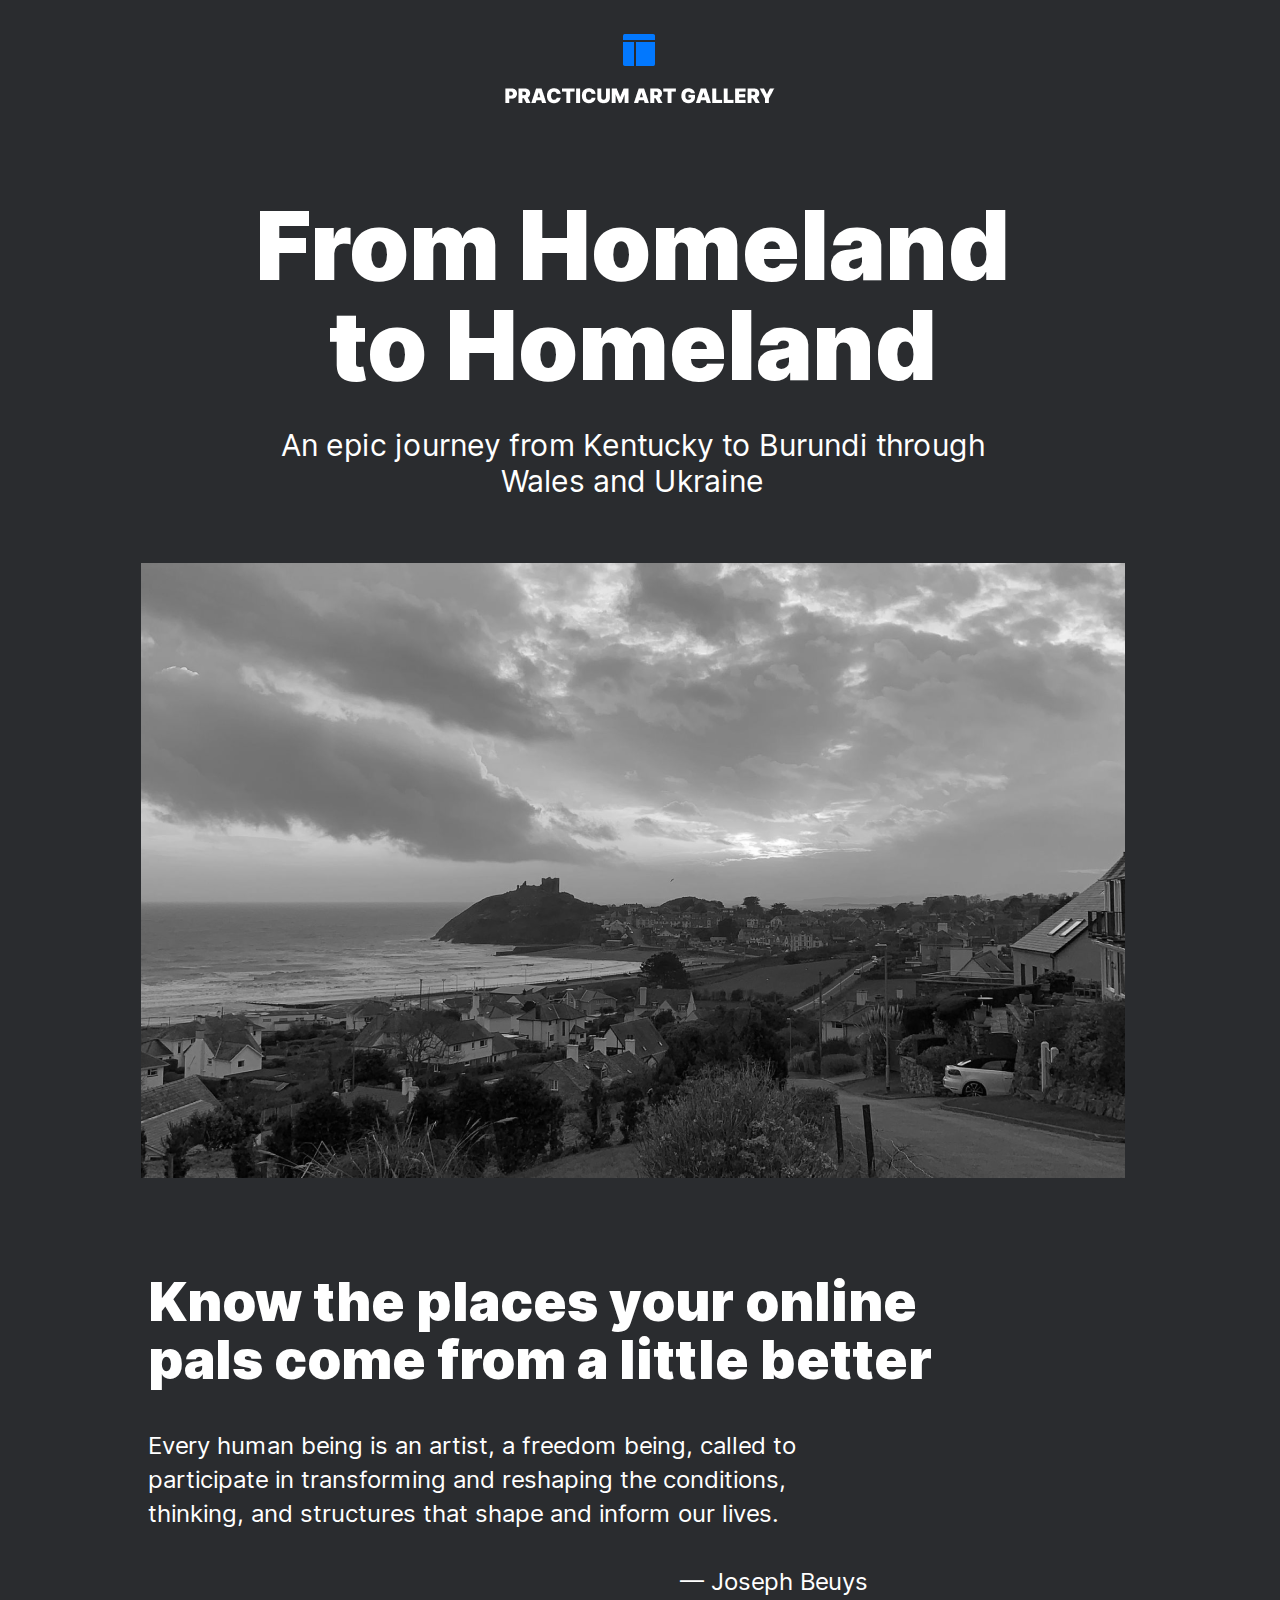
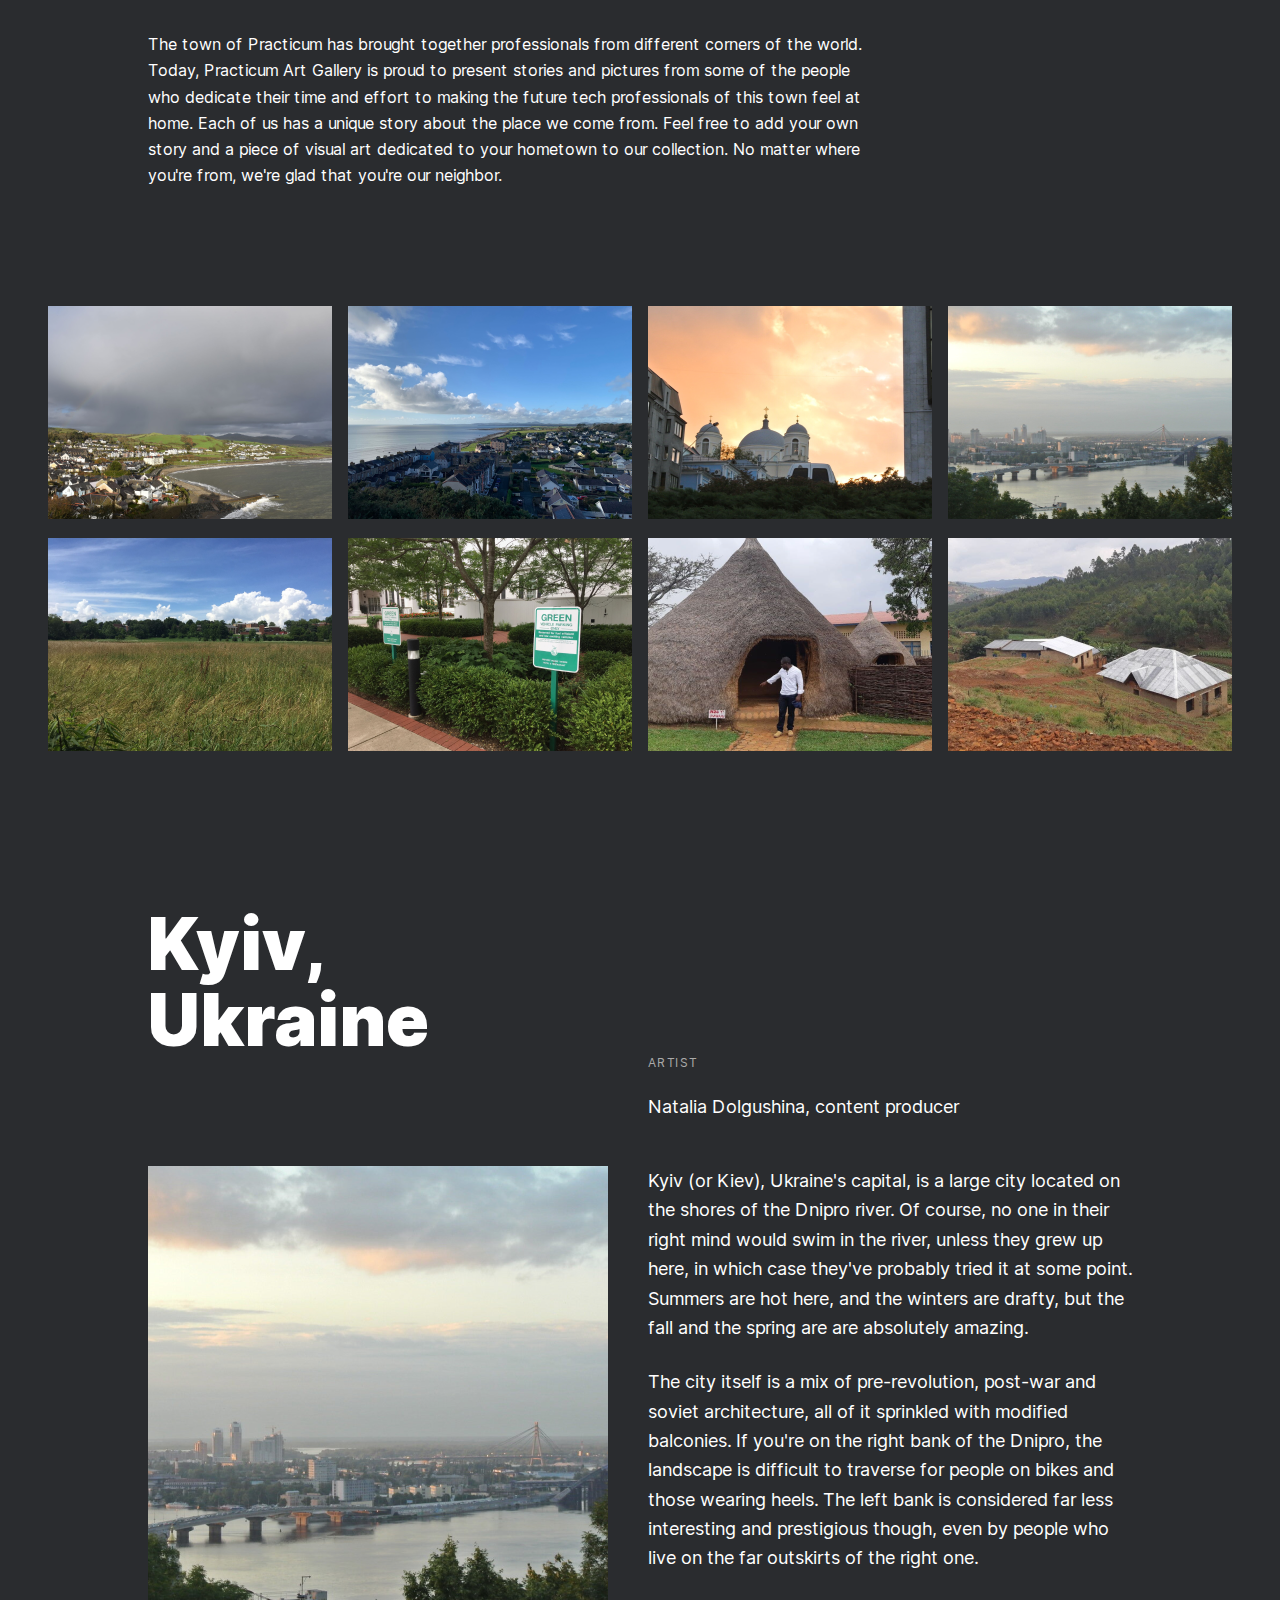
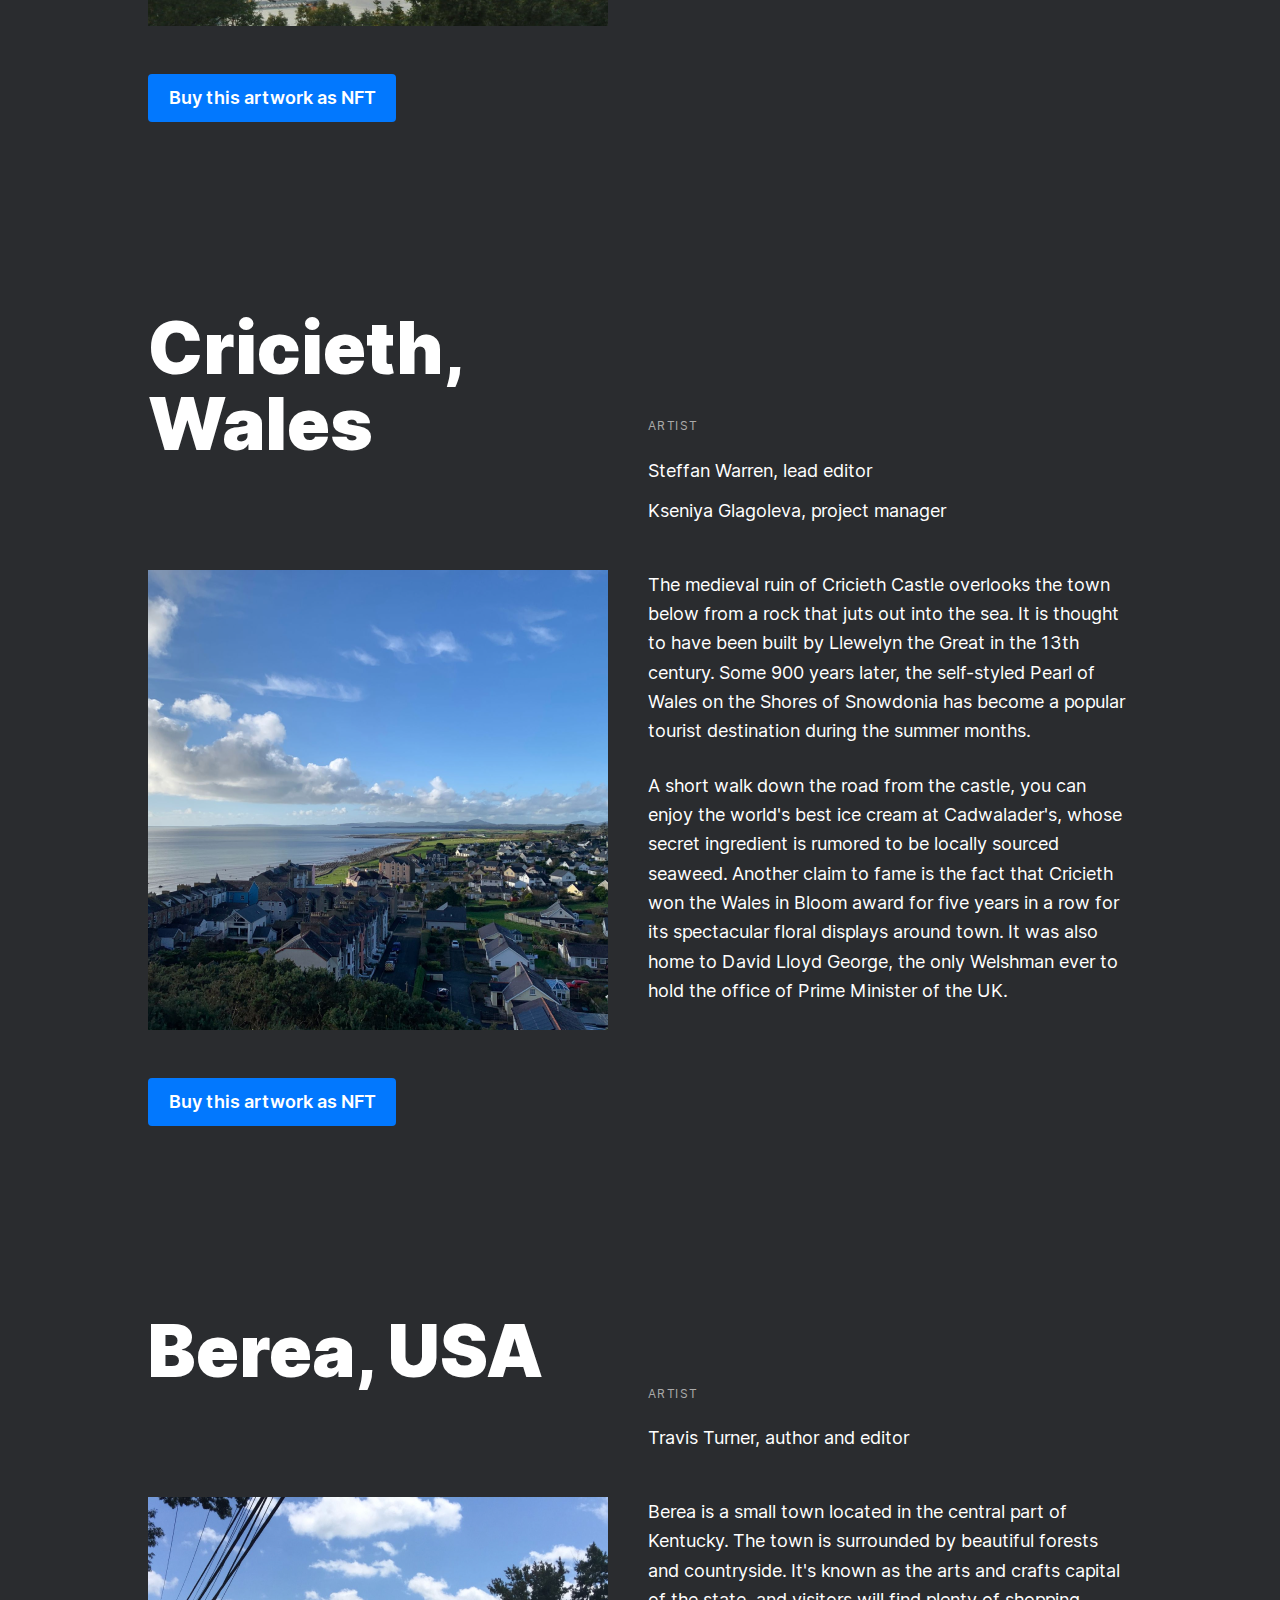
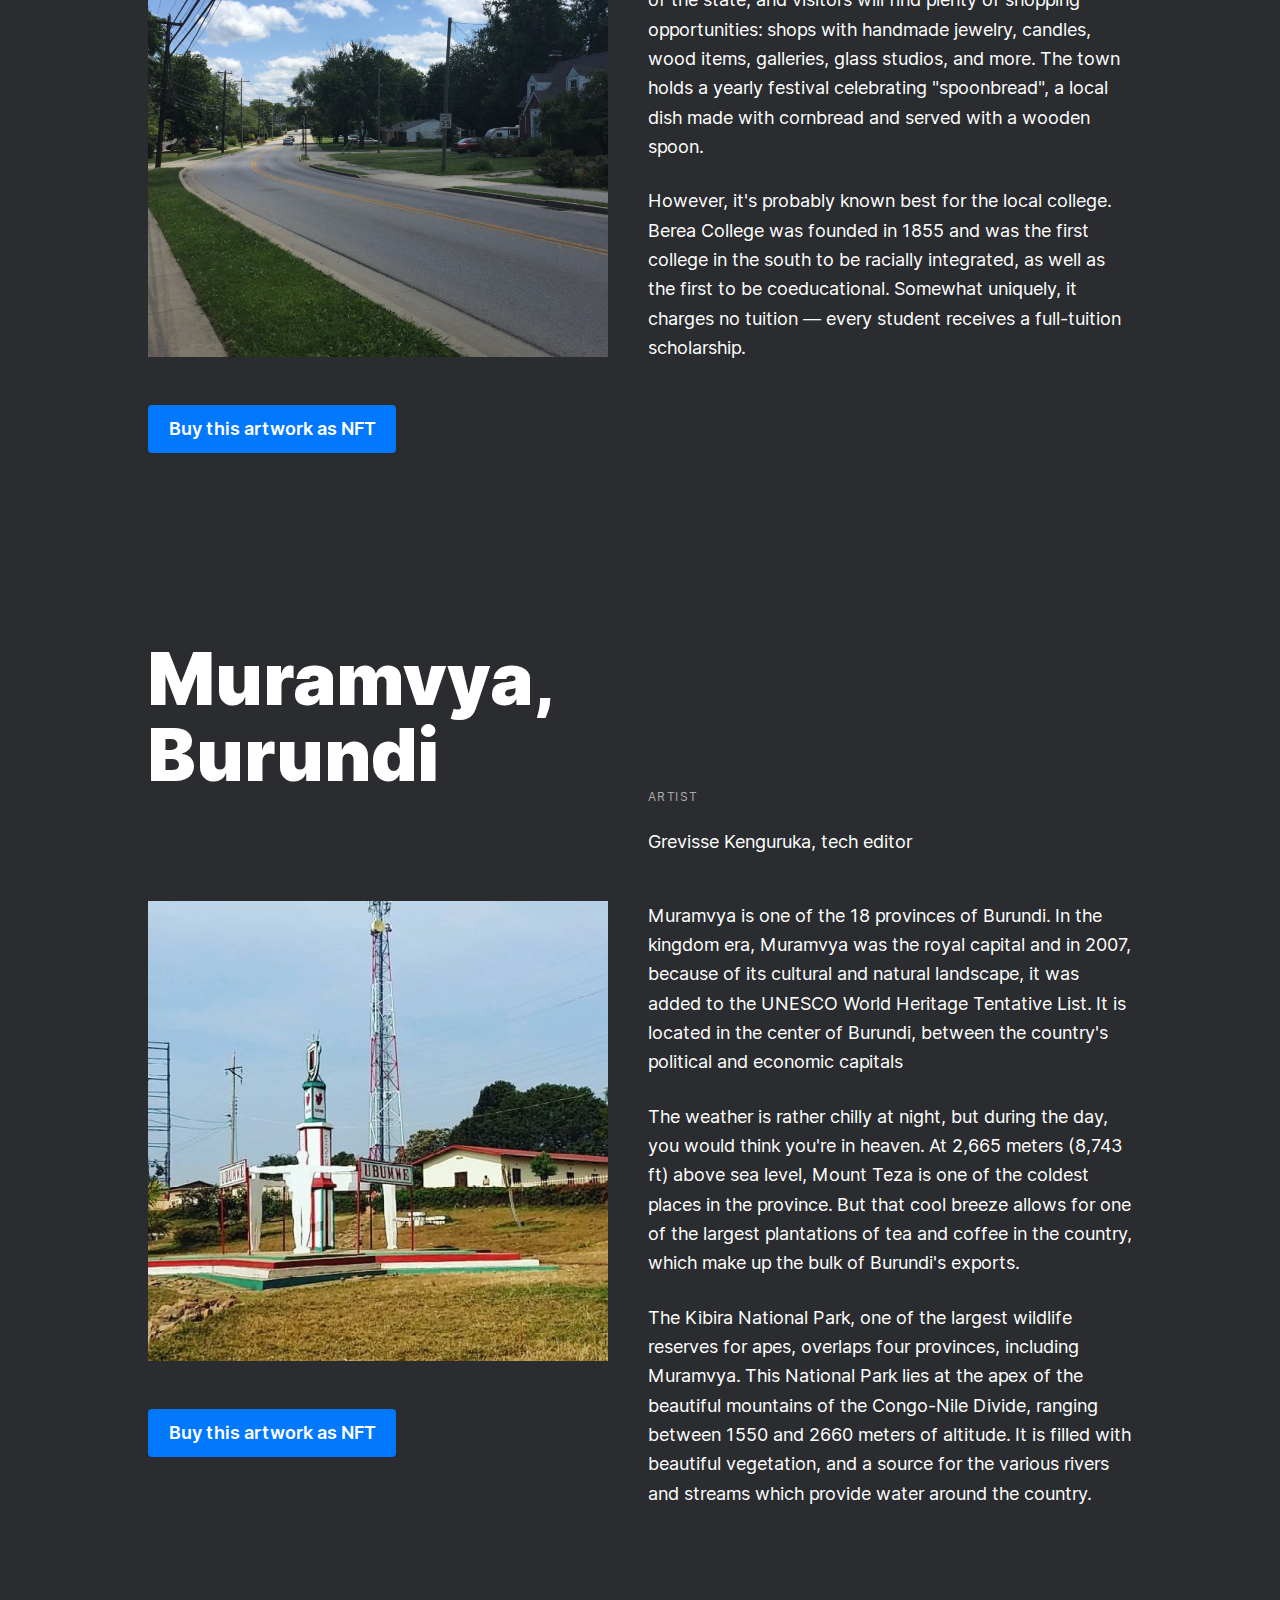
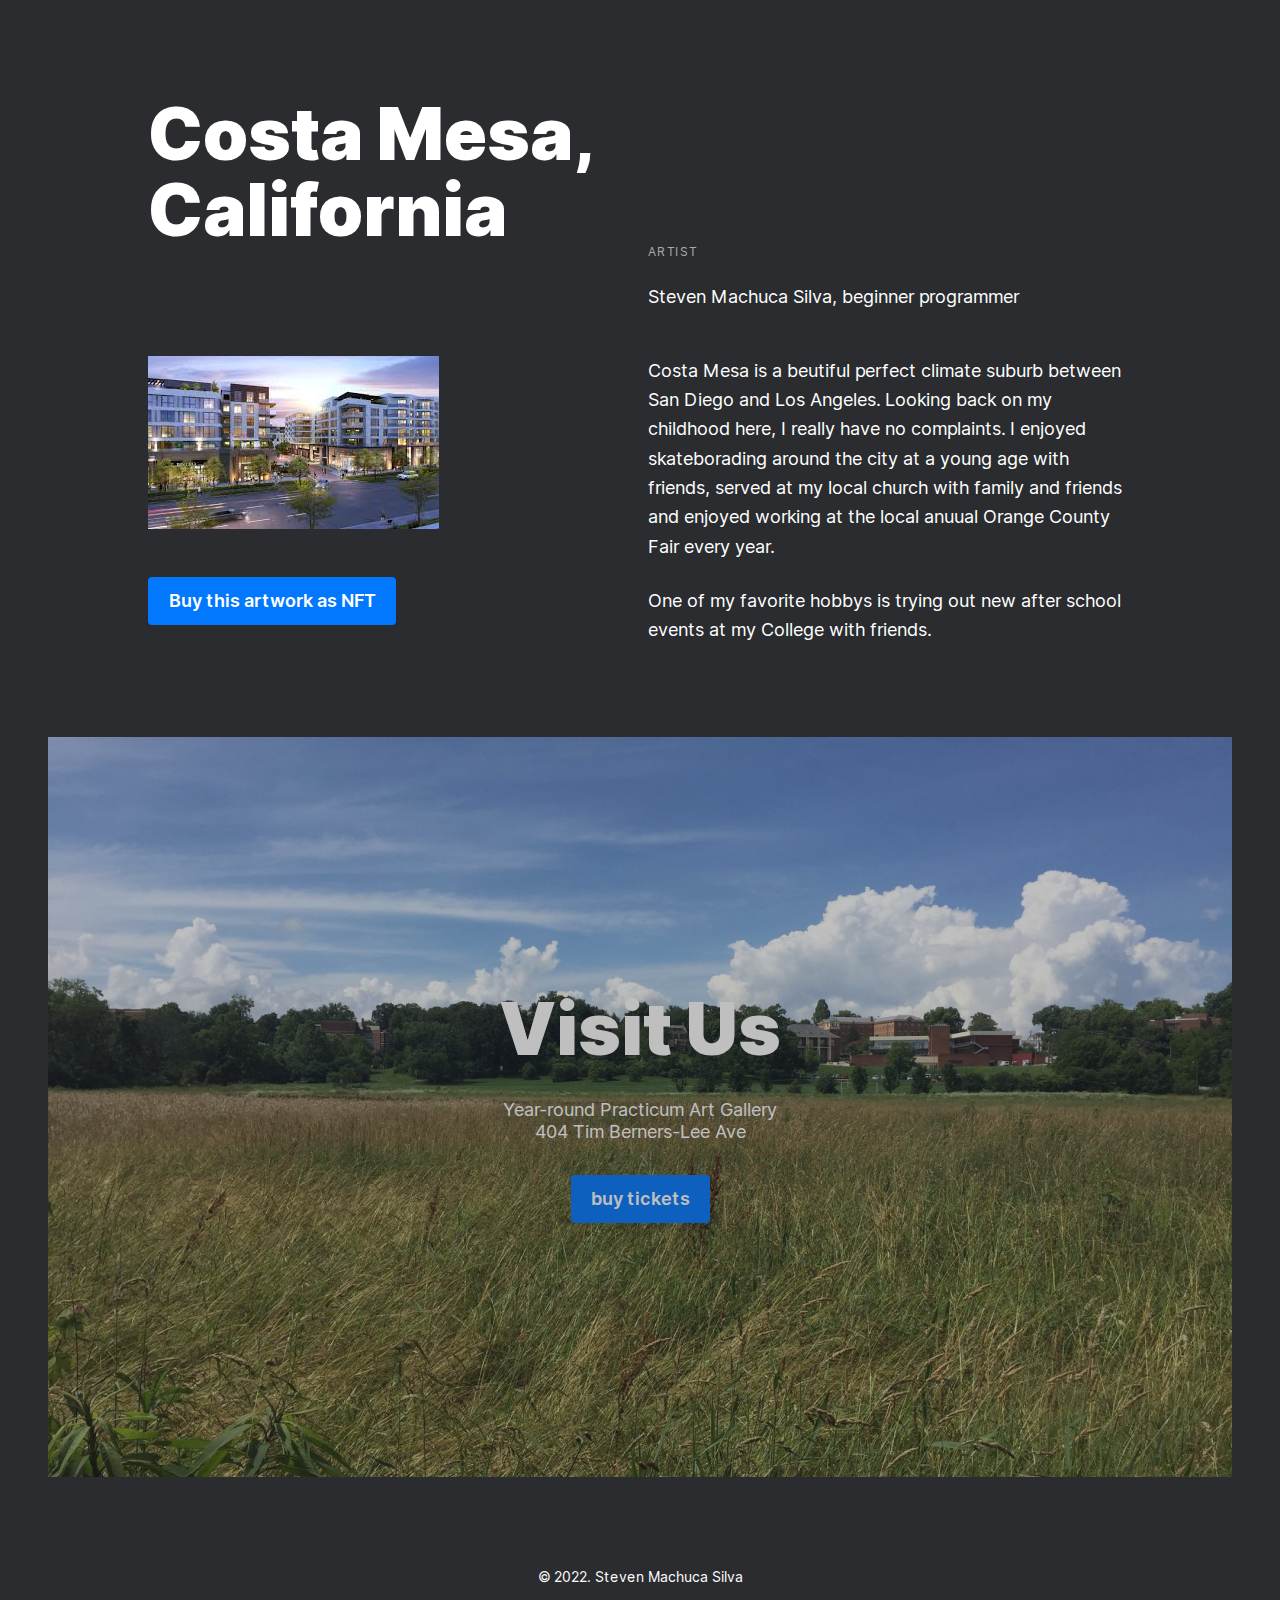
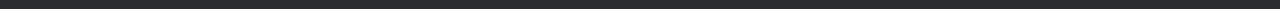
==== index.html @ 71a71cea "update horizonal scroll" ====
<!DOCTYPE html>
<html lang="en">
  <head>
    <meta charset="UTF-8" />
    <meta http-equiv="X-UA-Compatible" content="IE=edge" />
    <meta name="viewport" content="width=device-width, initial-scale=1.0" />
    <link rel="stylesheet" href="./pages/index.css" />
    <title>From Homeland to Homeland</title>
  </head>
  <body class="page">
    <header class="header">
      <img
        class="header__logo"
        src="./images/__logo1.png"
        alt="Practicum Art Gallery Logo"
      />
    </header>
    <main class="content">
      <section class="lead content__lead">
        <h1 class="lead__title">From Homeland to Homeland</h1>
        <p class="lead__subtitle">
          An epic journey from Kentucky to Burundi through Wales and Ukraine
        </p>
        <img
          class="lead__image"
          src="./images/__image.png"
          alt="beach view"
        />
      </section>
      <section class="intro content__intro">
        <h2 class="intro__title">
          Know the places your online pals come from a little better
        </h2>
        <blockquote class="intro__quote ">
          <p class=" intro__quote intro__quote_content">
          Every human being is an artist, a freedom being, called to participate
          in transforming and reshaping the conditions, thinking, and structures
          that shape and inform our lives.
        </p>
        <p class="intro__quote-author">— Joseph Beuys</p>
        </blockquote>
        <p class="intro__paragraph">
          The town of Practicum has brought together professionals from
          different corners of the world. Today, Practicum Art Gallery is proud
          to present stories and pictures from some of the people who dedicate
          their time and effort to making the future tech professionals of this
          town feel at home. Each of us has a unique story about the place we
          come from. Feel free to add your own story and a piece of visual art
          dedicated to your hometown to our collection. No matter where you're
          from, we're glad that you're our neighbor.
        </p>
      </section>
      <div class="photo-grid content__photo-grid">
        <ul class="photo-grid__list">
          <li class="photo-grid__item">
            <img src="./images/__item1.png" alt="Coast city" />
          </li>
          <li class="photo-grid__item">
            <img src="./images/__item2.png" alt="Cricieth, Wales" />
          </li>
          <li class="photo-grid__item">
            <img src="./images/__item3.png" alt="Cathedral" />
          </li>
          <li class="photo-grid__item">
            <img src="./images/__item4.png" alt="Kyiv, Ukraine" />
          </li>
          <li class="photo-grid__item">
            <img src="./images/__item5.png" alt="Grass plain" />
          </li>
          <li class="photo-grid__item">
            <img src="./images/__item6.png" alt="Electric car only parking sign" />
          </li>
          <li class="photo-grid__item">
            <img src="./images/__item7.png" alt="Hut Museuem" />
          </li>
          <li class="photo-grid__item">
            <img src="./images/__item8.png" alt="Rural forest village" />
          </li>
        </ul>
      </div>
      <div class="place" >
        <article class="place content__place">
          <h2 class="place__title">Kyiv, Ukraine</h2>
          <div class="place__website">
            <h3 class="place__website-url-heading">Artist</h3>
            <p class="place__website-artist">
              Natalia Dolgushina, content producer
            </p>
          </div>
          <img class="place__image" src="./images/__image2.png" alt="" />
          <div class="place__paragraphs">
            <p class="place__paragraph">
              Kyiv (or Kiev), Ukraine's capital, is a large city located on the
              shores of the Dnipro river. Of course, no one in their right mind
              would swim in the river, unless they grew up here, in which case
              they've probably tried it at some point. Summers are hot here, and
              the winters are drafty, but the fall and the spring are are
              absolutely amazing.
            </p>
            <p class="place__paragraph">
              The city itself is a mix of pre-revolution, post-war and soviet
              architecture, all of it sprinkled with modified balconies. If
              you're on the right bank of the Dnipro, the landscape is difficult
              to traverse for people on bikes and those wearing heels. The left
              bank is considered far less interesting and prestigious though,
              even by people who live on the far outskirts of the right one.
            </p>
          </div>
          <a
            class="button"
            href="https://www.theverge.com/22310188/nft-explainer-what-is-blockchain-crypto-art-faq"
            target="_blank"
            >Buy this artwork as NFT</a
          >
        </article>
        <article class="place content__place">
          <h2 class="place__title">Cricieth, Wales</h2>
          <div class="place__website">
            <h3 class="place__website-url-heading">Artist</h3>
            <p class="place__website-artist">Steffan Warren, lead editor</p>
            <p class="place__website-artist">
              Kseniya Glagoleva, project manager
            </p>
          </div>
          <img class="place__image" src="./images/__image3.png" alt="" />
          <div class="place__paragraphs">
            <p class="place__paragraph">
              The medieval ruin of Cricieth Castle overlooks the town below from
              a rock that juts out into the sea. It is thought to have been
              built by Llewelyn the Great in the 13th century. Some 900 years
              later, the self-styled Pearl of Wales on the Shores of Snowdonia
              has become a popular tourist destination during the summer months.
            </p>
            <p class="place__paragraph">
              A short walk down the road from the castle, you can enjoy the
              world's best ice cream at Cadwalader's, whose secret ingredient is
              rumored to be locally sourced seaweed. Another claim to fame is
              the fact that Cricieth won the Wales in Bloom award for five years
              in a row for its spectacular floral displays around town. It was
              also home to David Lloyd George, the only Welshman ever to hold
              the office of Prime Minister of the UK.
            </p>
          </div>
          <a
            class="button"
            href="https://www.theverge.com/22310188/nft-explainer-what-is-blockchain-crypto-art-faq"
            target="_blank"
            >Buy this artwork as NFT</a
          >
        </article>
        <article class="place content__place">
          <h2 class="place__title">Berea, USA</h2>
          <div class="place__website">
            <h3 class="place__website-url-heading">Artist</h3>
            <p class="place__website-artist">
              Travis Turner, author and editor
            </p>
          </div>
          <img class="place__image" src="./images/__image4.png" alt="" />
          <div class="place__paragraphs">
            <p class="place__paragraph">
              Berea is a small town located in the central part of Kentucky. The
              town is surrounded by beautiful forests and countryside. It's
              known as the arts and crafts capital of the state, and visitors
              will find plenty of shopping opportunities: shops with handmade
              jewelry, candles, wood items, galleries, glass studios, and more.
              The town holds a yearly festival celebrating "spoonbread", a local
              dish made with cornbread and served with a wooden spoon.
            </p>
            <p class="place__paragraph">
              However, it's probably known best for the local college. Berea
              College was founded in 1855 and was the first college in the south
              to be racially integrated, as well as the first to be
              coeducational. Somewhat uniquely, it charges no tuition — every
              student receives a full-tuition scholarship.
            </p>
          </div>
          <a
            class="button"
            href="https://www.theverge.com/22310188/nft-explainer-what-is-blockchain-crypto-art-faq"
            target="_blank"
            >Buy this artwork as NFT</a
          >
        </article>
        <article class="place content__place">
          <h2 class="place__title">Muramvya, Burundi</h2>
          <div class="place__website">
            <h3 class="place__website-url-heading">Artist</h3>
            <p class="place__website-artist">Grevisse Kenguruka, tech editor</p>
          </div>
          <img class="place__image" src="./images/__image5.png" alt="" />
          <div class="place__paragraphs">
            <p class="place__paragraph">
              Muramvya is one of the 18 provinces of Burundi. In the kingdom
              era, Muramvya was the royal capital and in 2007, because of its
              cultural and natural landscape, it was added to the UNESCO World
              Heritage Tentative List. It is located in the center of Burundi,
              between the country's political and economic capitals
            </p>
            <p class="place__paragraph">
              The weather is rather chilly at night, but during the day, you
              would think you're in heaven. At 2,665 meters (8,743 ft) above sea
              level, Mount Teza is one of the coldest places in the province.
              But that cool breeze allows for one of the largest plantations of
              tea and coffee in the country, which make up the bulk of Burundi's
              exports.
            </p>
            <p class="place__paragraph">
              The Kibira National Park, one of the largest wildlife reserves for
              apes, overlaps four provinces, including Muramvya. This National
              Park lies at the apex of the beautiful mountains of the Congo-Nile
              Divide, ranging between 1550 and 2660 meters of altitude. It is
              filled with beautiful vegetation, and a source for the various
              rivers and streams which provide water around the country.
            </p>
          </div>
          <a
            class="button"
            href="https://www.theverge.com/22310188/nft-explainer-what-is-blockchain-crypto-art-faq"
            target="_blank"
            >Buy this artwork as NFT</a
          >
        </article>

        <article class="place content__place">
          <h2 class="place__title">Costa Mesa, California</h2>
          <div class="place__website">
            <h3 class="place__website-url-heading">Artist</h3>
            <p class="place__website-artist">
              Steven Machuca Silva, beginner programmer
            </p>
          </div>
          <img class=" place__image" src="./images/images1.jpeg" alt="" />
          <div class="place__paragraphs">
            <p class="place__paragraph">
              Costa Mesa is a beutiful perfect climate suburb between San Diego
              and Los Angeles. Looking back on my childhood here, I really have
              no complaints. I enjoyed skateborading around the city at a young
              age with friends, served at my local church with family and
              friends and enjoyed working at the local anuual Orange County Fair
              every year.
            </p>
            <p class="place__paragraph">One of my favorite hobbys is trying out new after school events at my College with friends.</p>
          </div>
          <a
            class="button"
            href="https://www.theverge.com/22310188/nft-explainer-what-is-blockchain-crypto-art-faq"
            target="_blank"
            >Buy this artwork as NFT</a
          >
        </article>
      </div>
      <section class="cover content__cover">
        <h2 class="cover__title">Visit Us</h2>
        <p class="cover__subtitle">
          Year-round Practicum Art Gallery 404 Tim Berners-Lee Ave
        </p>
        <a
          class="button button_key_cover"
          href="https://www.figma.com/file/1zCYcflj6BJx5VqOvXU9nb/Sprint-3%3A-From-Homeland-to-Homeland-%7C-desktop-%2B-mobile?node-id=2%3A3"
          >buy tickets</a
        >
      </section>
      <footer class="footer">
        <p class="footer__text">&copy; 2022. Steven Machuca Silva</p>
      </footer>
    </main>
  </body>
</html>
---- pages/index.css ----
@import url(../vendor/normalize.css);
@import url(../vendor/fonts/fonts.css);
@import url(../blocks/page/page.css);
@import url(../blocks/page/__wrapper/page__wrapper.css);
@import url(../blocks/header/header.css);
@import url(../blocks/header/__logo/header__logo.css);

/* content */
@import url(../blocks/content/content.css);
@import url(../blocks/content/__lead/content__lead.css);
@import url(../blocks/content/__intro/content__intro.css);
@import url(../blocks/content/__photo-grid/content__photot-grid.css);
@import url(../blocks/content/__place/content__place.css);
@import url(../blocks/content/__cover/content__cover.css);



/* lead block */
@import url(../blocks/lead/lead.css);
@import url(../blocks/lead/__title/lead__title.css);
@import url(../blocks/lead/__subtitle/lead__subtitle.css);
@import url(../blocks/lead/__image/lead__image.css);



/* intro block */
@import url(../blocks/intro/intro.css);
@import url(../blocks/intro/__quote/intro__quote.css);
@import url(../blocks/intro/__quote/_content/intro__quote_content.css);
@import url(../blocks/intro/__title/intro__title.css);
@import url(../blocks/intro/__paragraph/intro__paragraph.css);
@import url(../blocks/intro/__quote-author/intro__quote-author.css);

/* photo-grid */
@import url(../blocks/photo-grid/photo-grid.css);
@import url(../blocks/photo-grid/__list/photo-grid__list.css);
@import url(../blocks/photo-grid/__item/photo-grid__item.css);

/* place */
@import url(../blocks/place/place.css);
@import url(../blocks/place/__title/place__title.css);
@import url(../blocks/place/__website/place__website.css);
@import url(../blocks/place/__website-url-heading/place__website-url-heading.css);
@import url(../blocks/place/__website-artist/place__website-artist.css);
@import url(../blocks/place/__image/place__image.css);
@import url(../blocks/place/__paragraph/place__paragraph.css);
@import url(../blocks/place/__paragraphs/place__paragraphs.css);

/* button */
@import url(../blocks/button/button.css);
@import url(../blocks/button/_key/button_key_cover.css);

/* cover */
@import url(../blocks/cover/cover.css);
@import url(../blocks/cover/__title/cover__title.css);
@import url(../blocks/cover/__subtitle/cover__subtitle.css);

/* footer */
@import url(../blocks/footer/footer.css);
@import url(../blocks/footer/__text/footer__text.css);
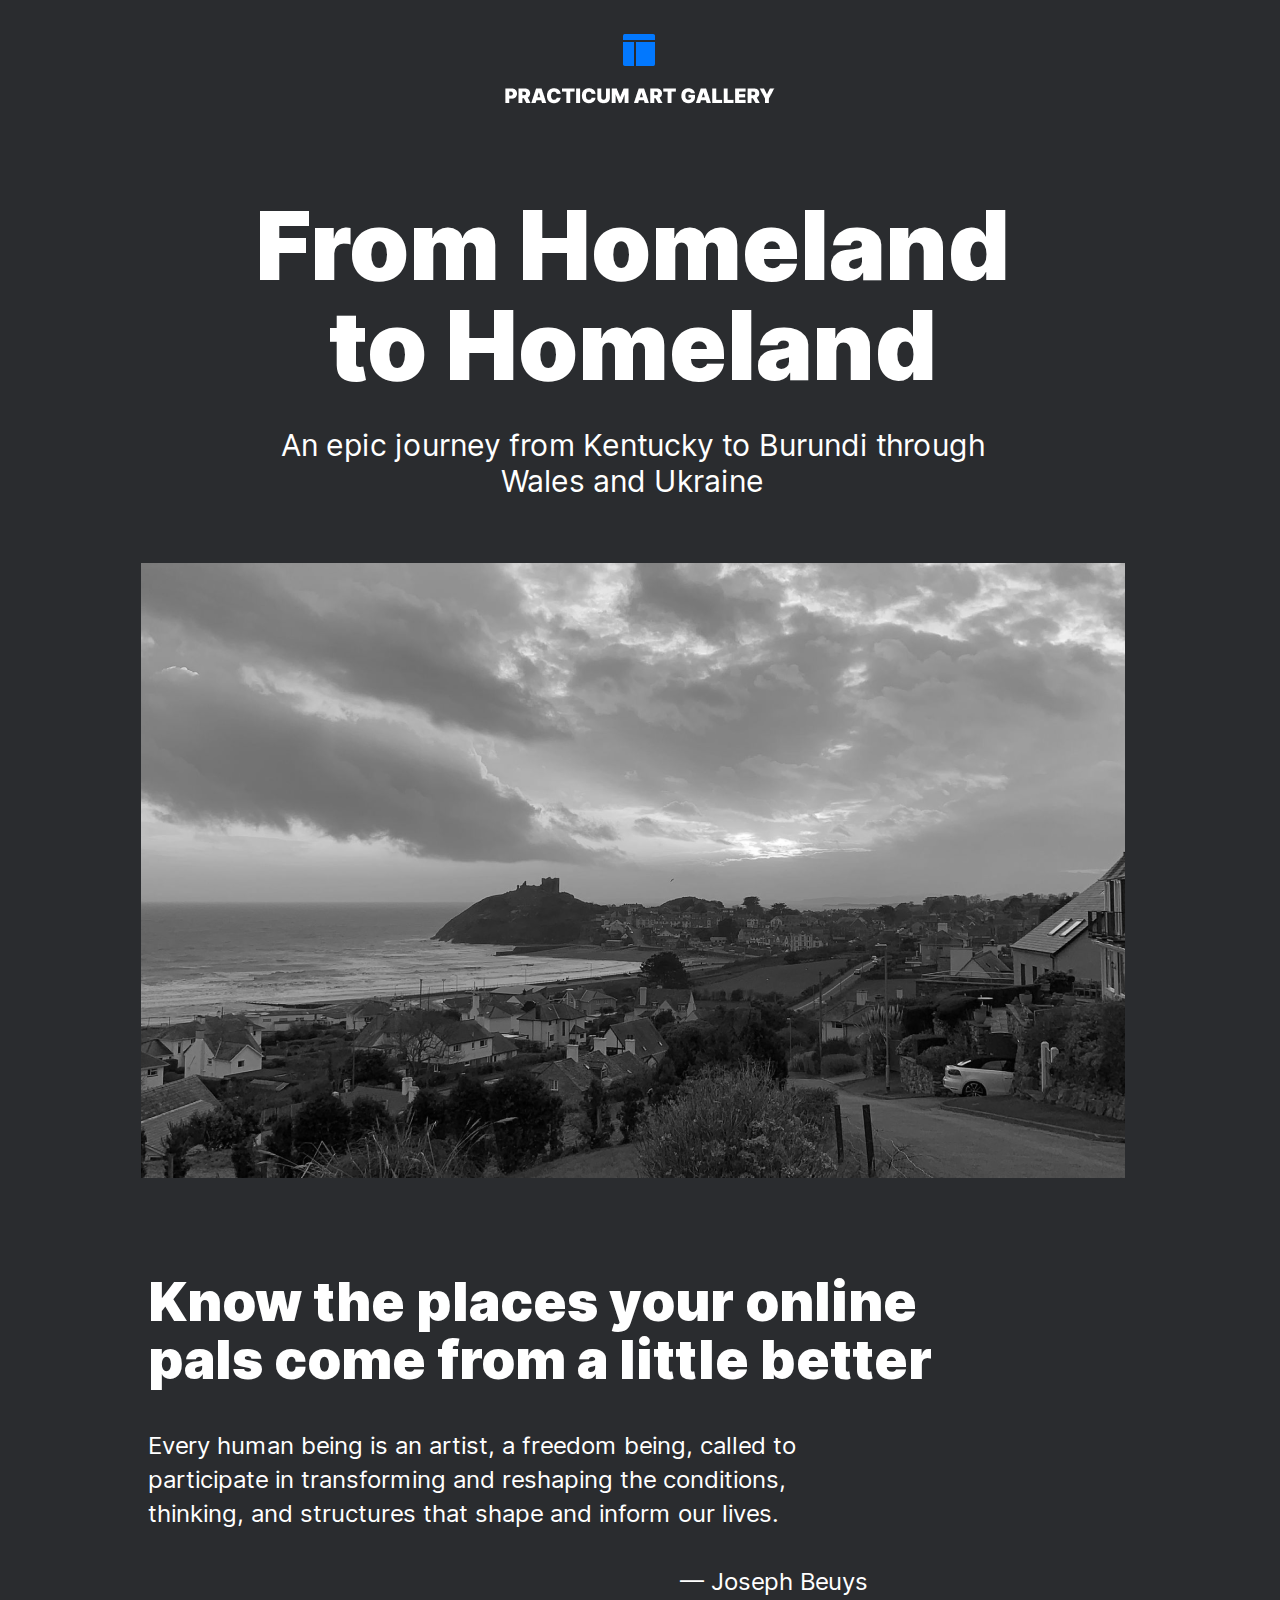
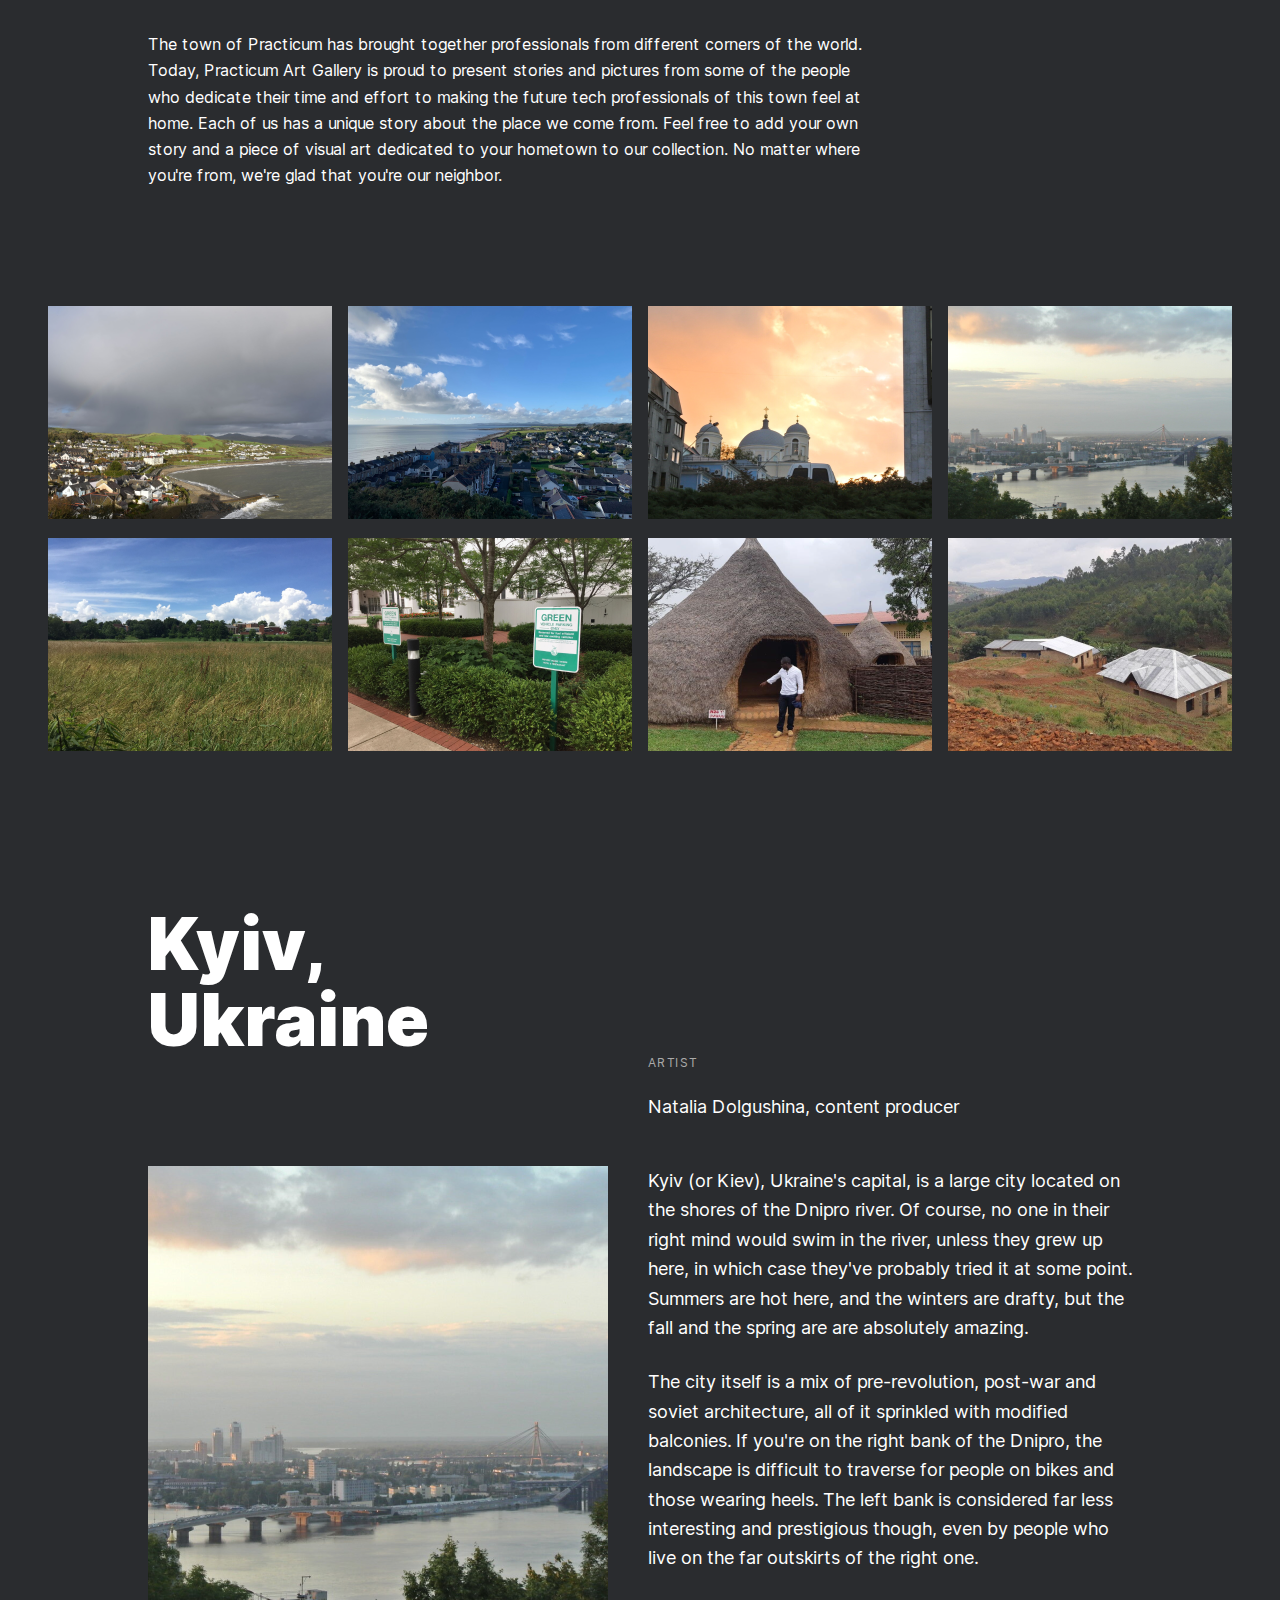
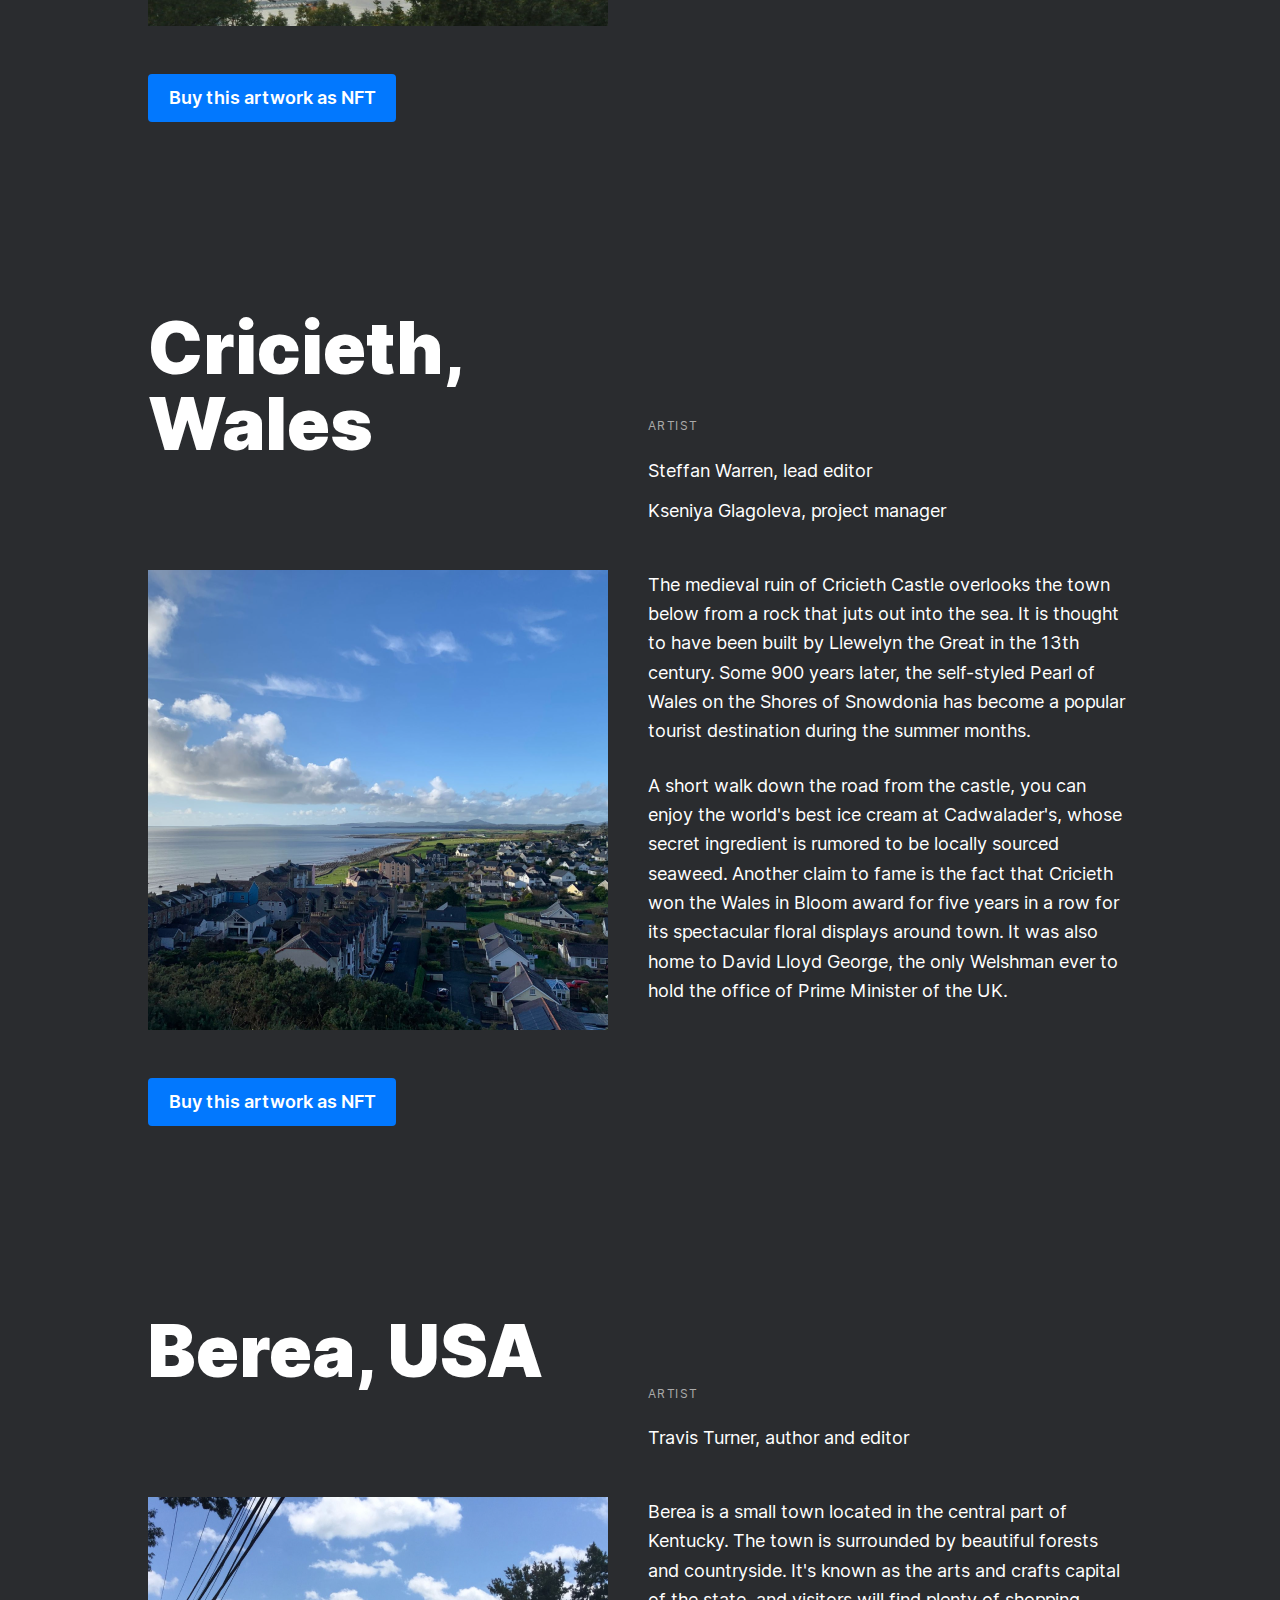
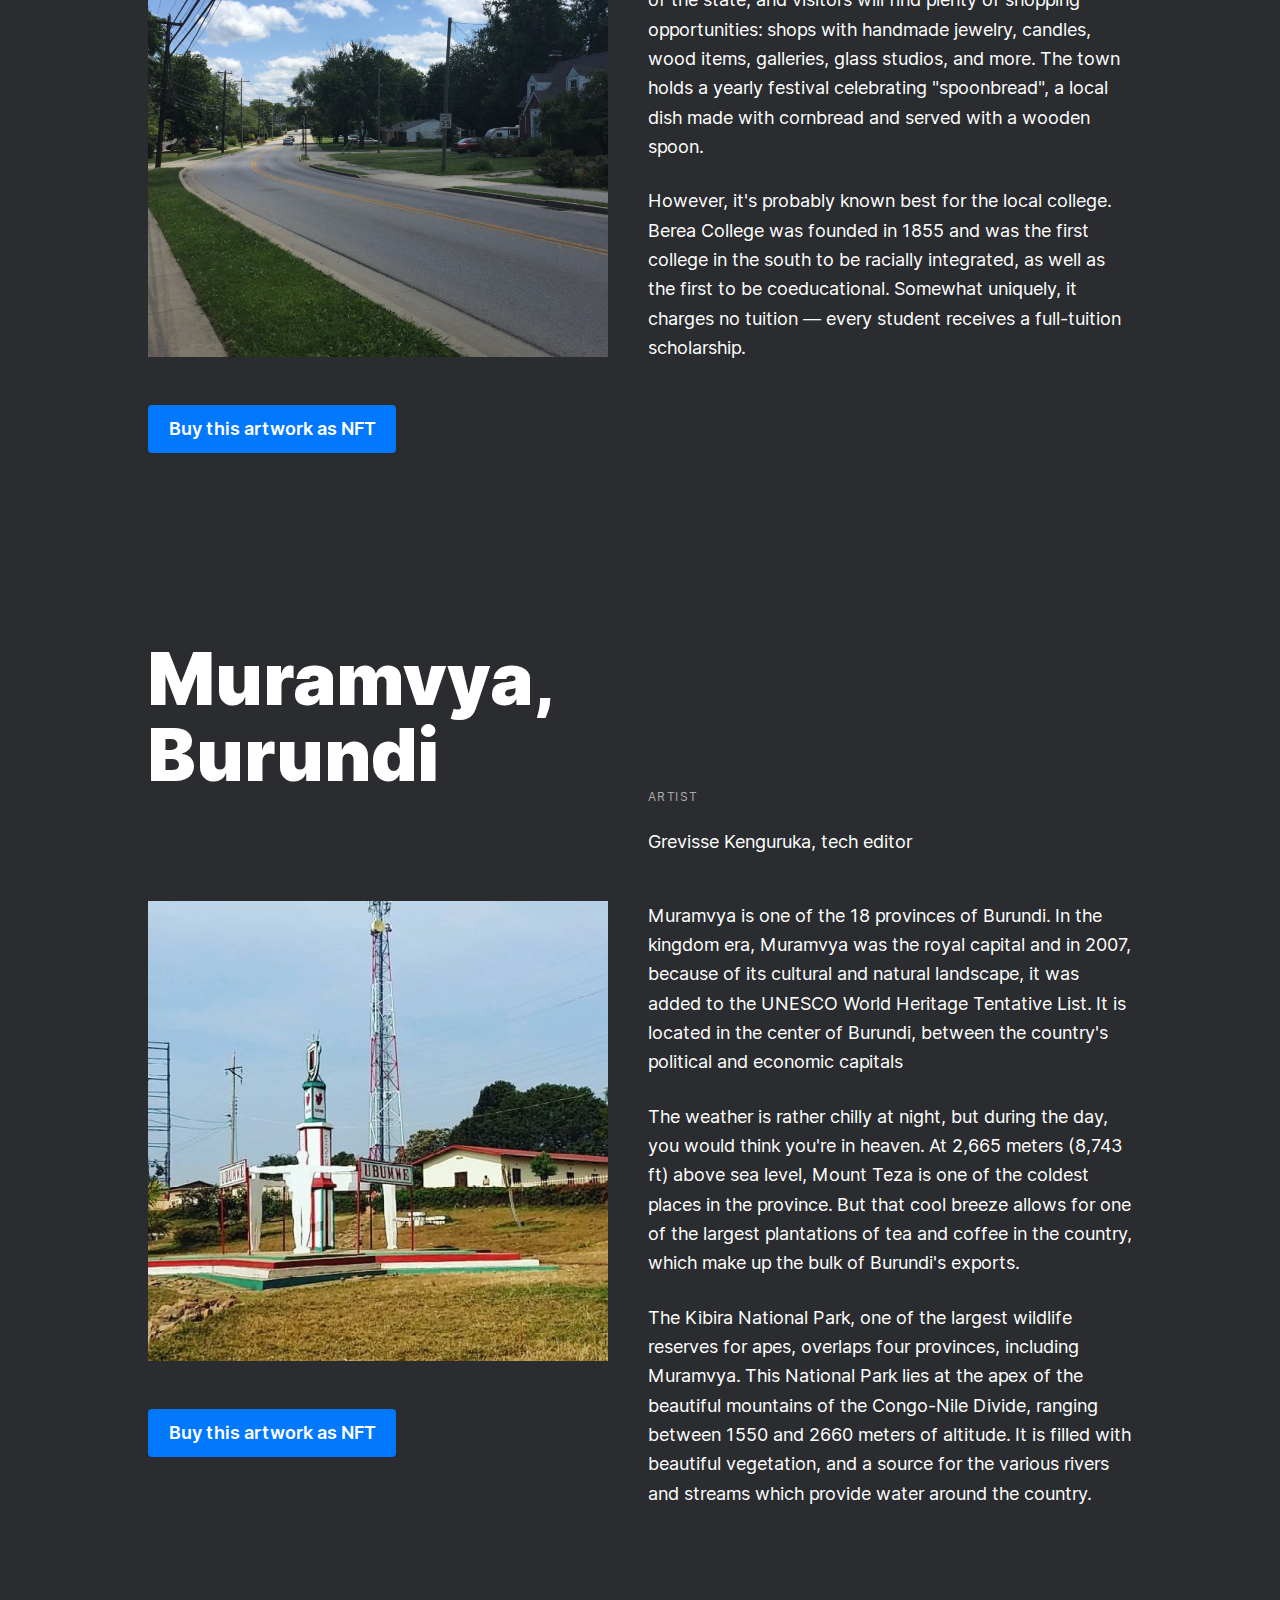
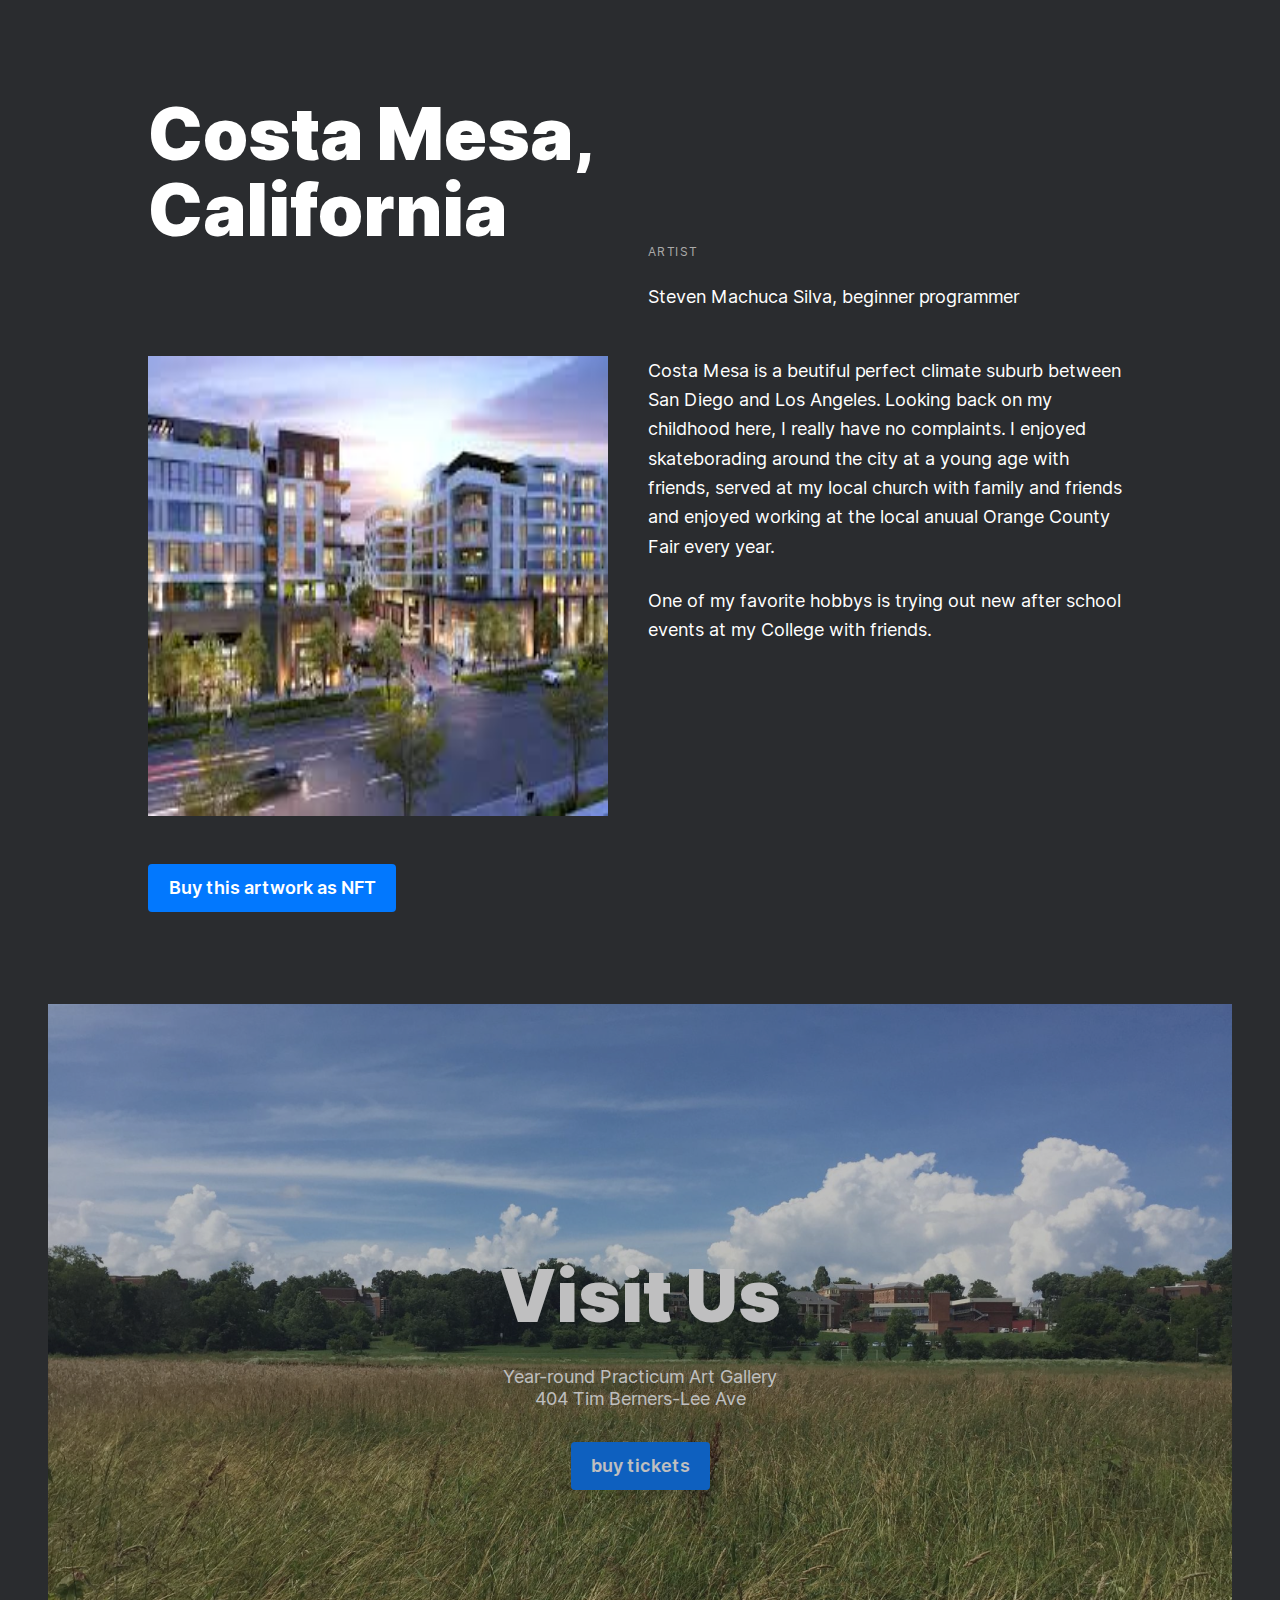
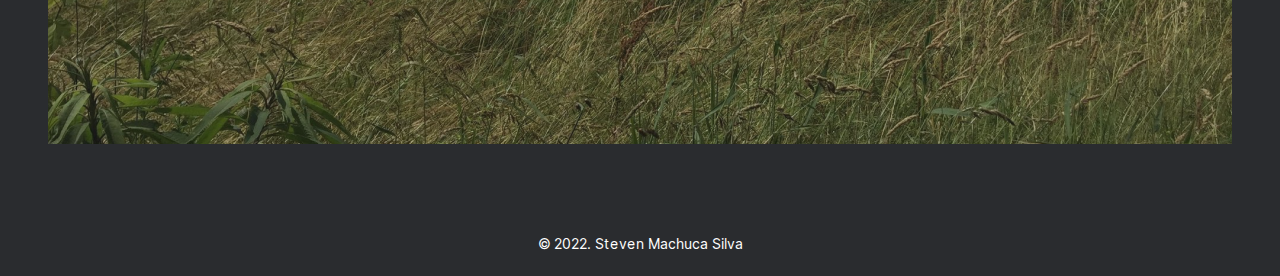
==== commit 56f0bdfb: "update" ====
--- a/index.html
+++ b/index.html
@@ -21,23 +21,19 @@
         <p class="lead__subtitle">
           An epic journey from Kentucky to Burundi through Wales and Ukraine
         </p>
-        <img
-          class="lead__image"
-          src="./images/__image.png"
-          alt="beach view"
-        />
+        <img class="lead__image" src="./images/__image.png" alt="beach view" />
       </section>
       <section class="intro content__intro">
         <h2 class="intro__title">
           Know the places your online pals come from a little better
         </h2>
-        <blockquote class="intro__quote ">
-          <p class=" intro__quote intro__quote_content">
-          Every human being is an artist, a freedom being, called to participate
-          in transforming and reshaping the conditions, thinking, and structures
-          that shape and inform our lives.
-        </p>
-        <p class="intro__quote-author">— Joseph Beuys</p>
+        <blockquote class="intro__quote">
+          <p class="intro__quote intro__quote_content">
+            Every human being is an artist, a freedom being, called to
+            participate in transforming and reshaping the conditions, thinking,
+            and structures that shape and inform our lives.
+          </p>
+          <p class="intro__quote-author">— Joseph Beuys</p>
         </blockquote>
         <p class="intro__paragraph">
           The town of Practicum has brought together professionals from
@@ -50,35 +46,67 @@
           from, we're glad that you're our neighbor.
         </p>
       </section>
-      <div class="photo-grid content__photo-grid">
+      <section class="photo-grid content__photo-grid">
         <ul class="photo-grid__list">
-          <li class="photo-grid__item">
-            <img src="./images/__item1.png" alt="Coast city" />
-          </li>
-          <li class="photo-grid__item">
-            <img src="./images/__item2.png" alt="Cricieth, Wales" />
-          </li>
-          <li class="photo-grid__item">
-            <img src="./images/__item3.png" alt="Cathedral" />
-          </li>
-          <li class="photo-grid__item">
-            <img src="./images/__item4.png" alt="Kyiv, Ukraine" />
-          </li>
-          <li class="photo-grid__item">
-            <img src="./images/__item5.png" alt="Grass plain" />
-          </li>
-          <li class="photo-grid__item">
-            <img src="./images/__item6.png" alt="Electric car only parking sign" />
-          </li>
-          <li class="photo-grid__item">
-            <img src="./images/__item7.png" alt="Hut Museuem" />
-          </li>
-          <li class="photo-grid__item">
-            <img src="./images/__item8.png" alt="Rural forest village" />
+          <li>
+            <img
+              class="photo-grid__item"
+              src="./images/__item1.png"
+              alt="Coast city"
+            />
+          </li>
+          <li>
+            <img
+              class="photo-grid__item"
+              src="./images/__item2.png"
+              alt="Cricieth, Wales"
+            />
+          </li>
+          <li>
+            <img
+              class="photo-grid__item"
+              src="./images/__item3.png"
+              alt="Cathedral"
+            />
+          </li>
+          <li>
+            <img
+              class="photo-grid__item"
+              src="./images/__item4.png"
+              alt="Kyiv, Ukraine"
+            />
+          </li>
+          <li>
+            <img
+              class="photo-grid__item"
+              src="./images/__item5.png"
+              alt="Grass plain"
+            />
+          </li>
+          <li>
+            <img
+              class="photo-grid__item"
+              src="./images/__item6.png"
+              alt="Electric car only parking sign"
+            />
+          </li>
+          <li>
+            <img
+              class="photo-grid__item"
+              src="./images/__item7.png"
+              alt="Hut Museuem"
+            />
+          </li>
+          <li>
+            <img
+              class="photo-grid__item"
+              src="./images/__item8.png"
+              alt="Rural forest village"
+            />
           </li>
         </ul>
-      </div>
-      <div class="place" >
+      </section>
+      <div class="place">
         <article class="place content__place">
           <h2 class="place__title">Kyiv, Ukraine</h2>
           <div class="place__website">
@@ -230,7 +258,7 @@
               Steven Machuca Silva, beginner programmer
             </p>
           </div>
-          <img class=" place__image" src="./images/images1.jpeg" alt="" />
+          <img class="place__image_mod" src="./images/images1.jpeg" alt="" />
           <div class="place__paragraphs">
             <p class="place__paragraph">
               Costa Mesa is a beutiful perfect climate suburb between San Diego
@@ -240,7 +268,10 @@
               friends and enjoyed working at the local anuual Orange County Fair
               every year.
             </p>
-            <p class="place__paragraph">One of my favorite hobbys is trying out new after school events at my College with friends.</p>
+            <p class="place__paragraph">
+              One of my favorite hobbys is trying out new after school events at
+              my College with friends.
+            </p>
           </div>
           <a
             class="button"
--- a/pages/index.css
+++ b/pages/index.css
@@ -9,7 +9,7 @@
 @import url(../blocks/content/content.css);
 @import url(../blocks/content/__lead/content__lead.css);
 @import url(../blocks/content/__intro/content__intro.css);
-@import url(../blocks/content/__photo-grid/content__photot-grid.css);
+@import url(../blocks/content/__photo-grid/content__photo-grid.css);
 @import url(../blocks/content/__place/content__place.css);
 @import url(../blocks/content/__cover/content__cover.css);
 
@@ -32,7 +32,6 @@
 @import url(../blocks/intro/__quote-author/intro__quote-author.css);
 
 /* photo-grid */
-@import url(../blocks/photo-grid/photo-grid.css);
 @import url(../blocks/photo-grid/__list/photo-grid__list.css);
 @import url(../blocks/photo-grid/__item/photo-grid__item.css);
 
@@ -43,6 +42,7 @@
 @import url(../blocks/place/__website-url-heading/place__website-url-heading.css);
 @import url(../blocks/place/__website-artist/place__website-artist.css);
 @import url(../blocks/place/__image/place__image.css);
+@import url(../blocks/place/__image/_mod/place__image_mod.css);
 @import url(../blocks/place/__paragraph/place__paragraph.css);
 @import url(../blocks/place/__paragraphs/place__paragraphs.css);
 
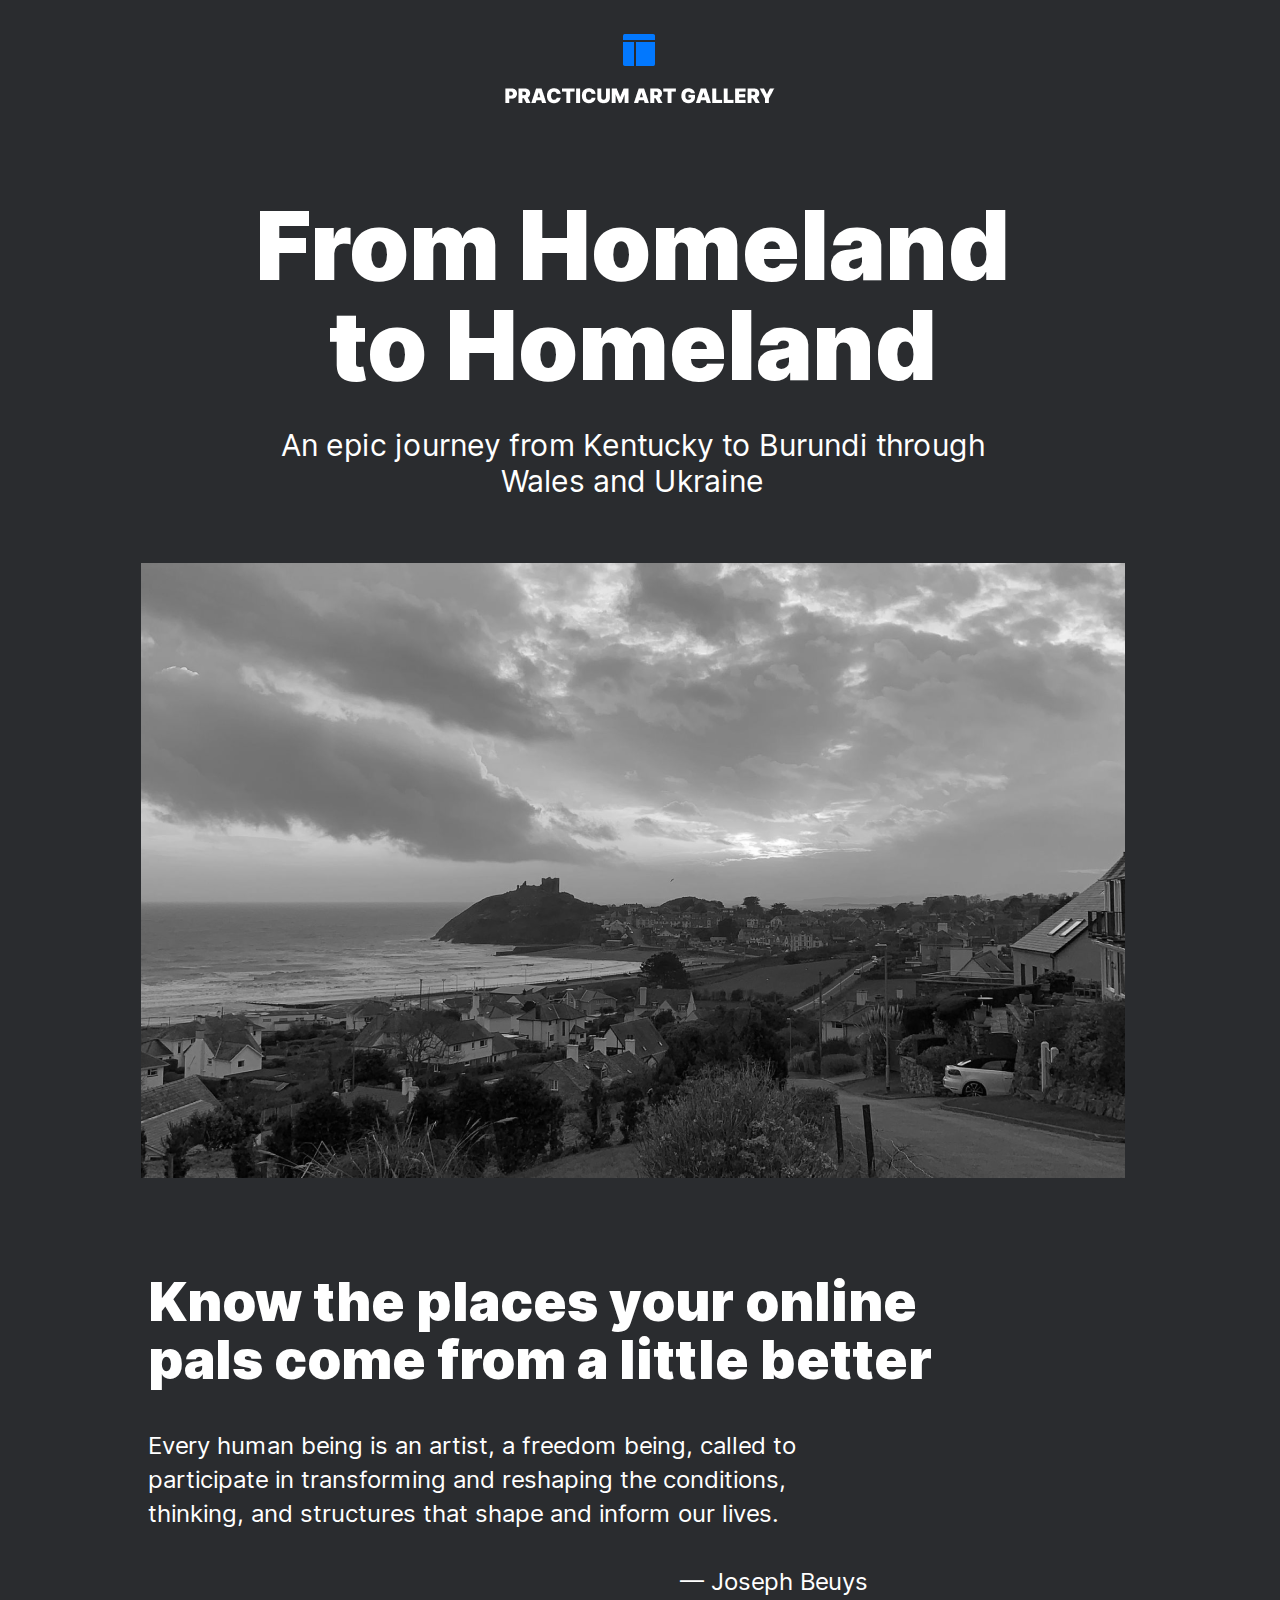
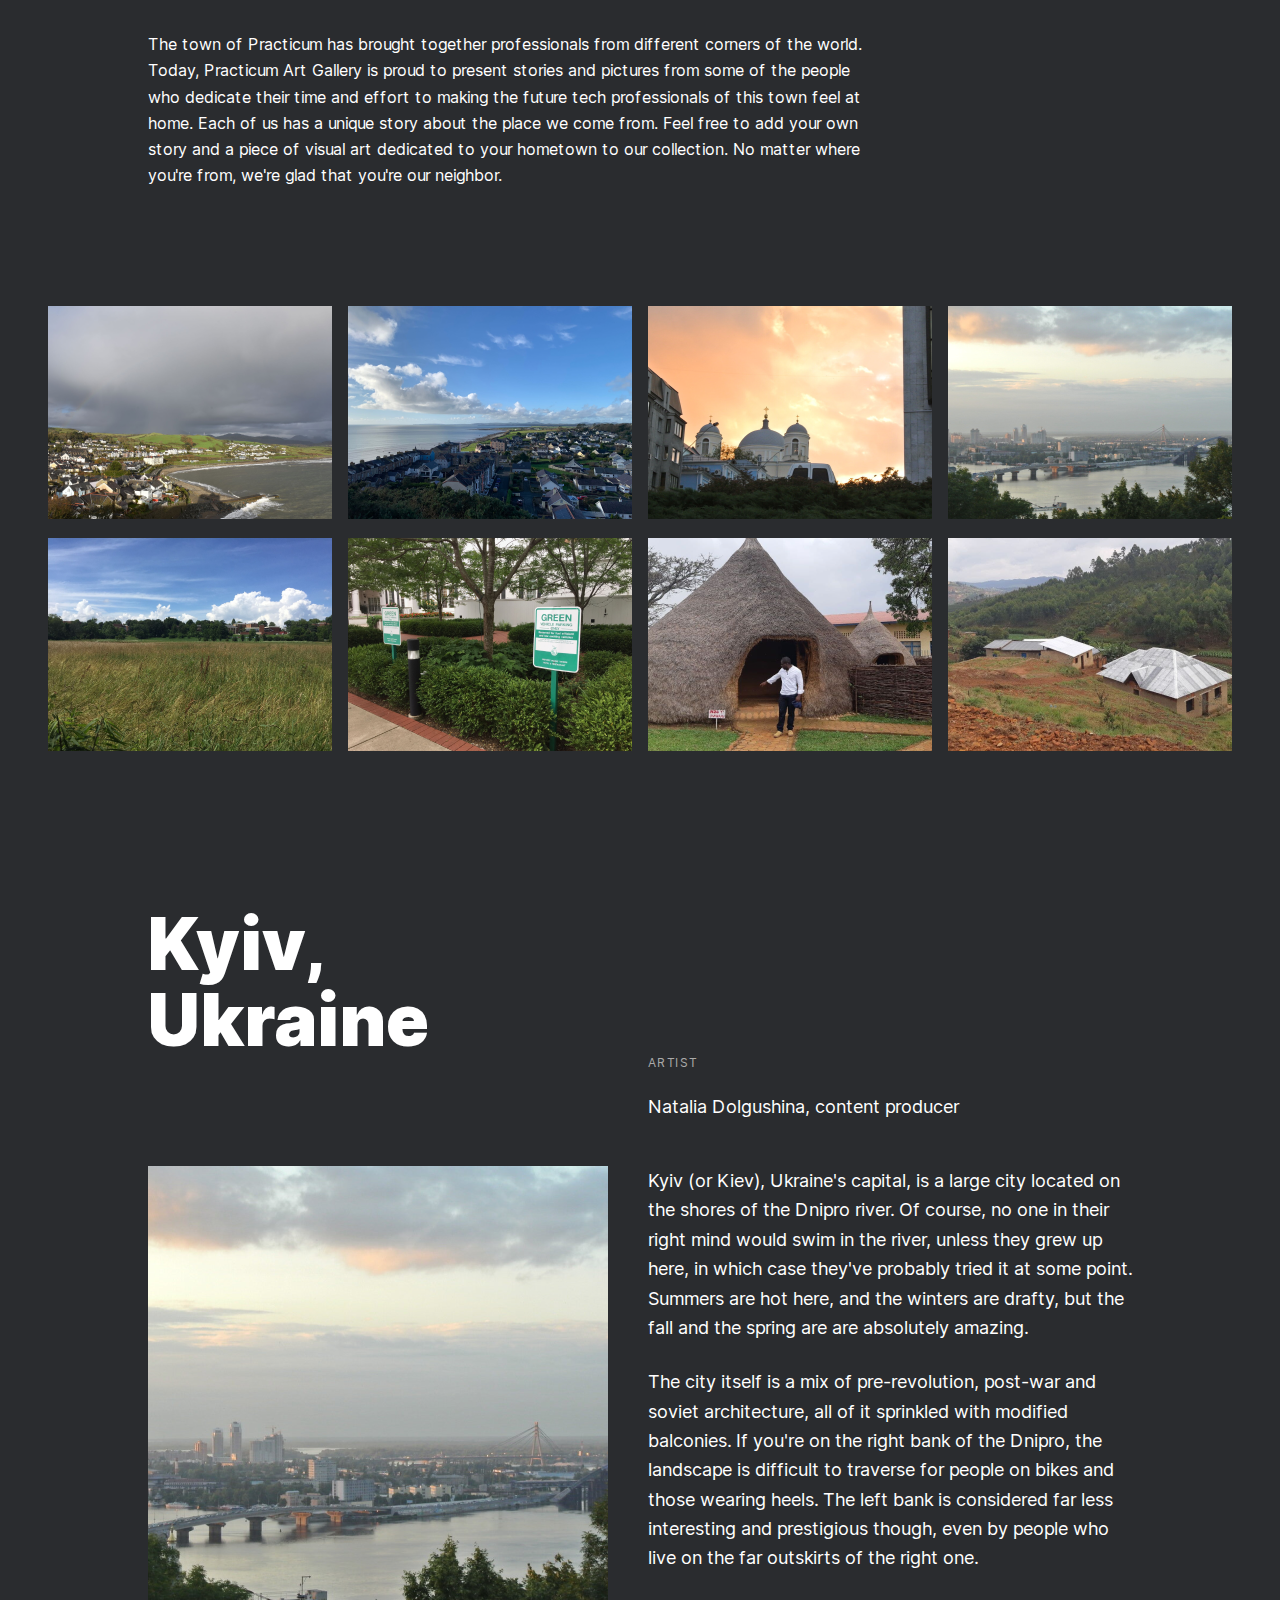
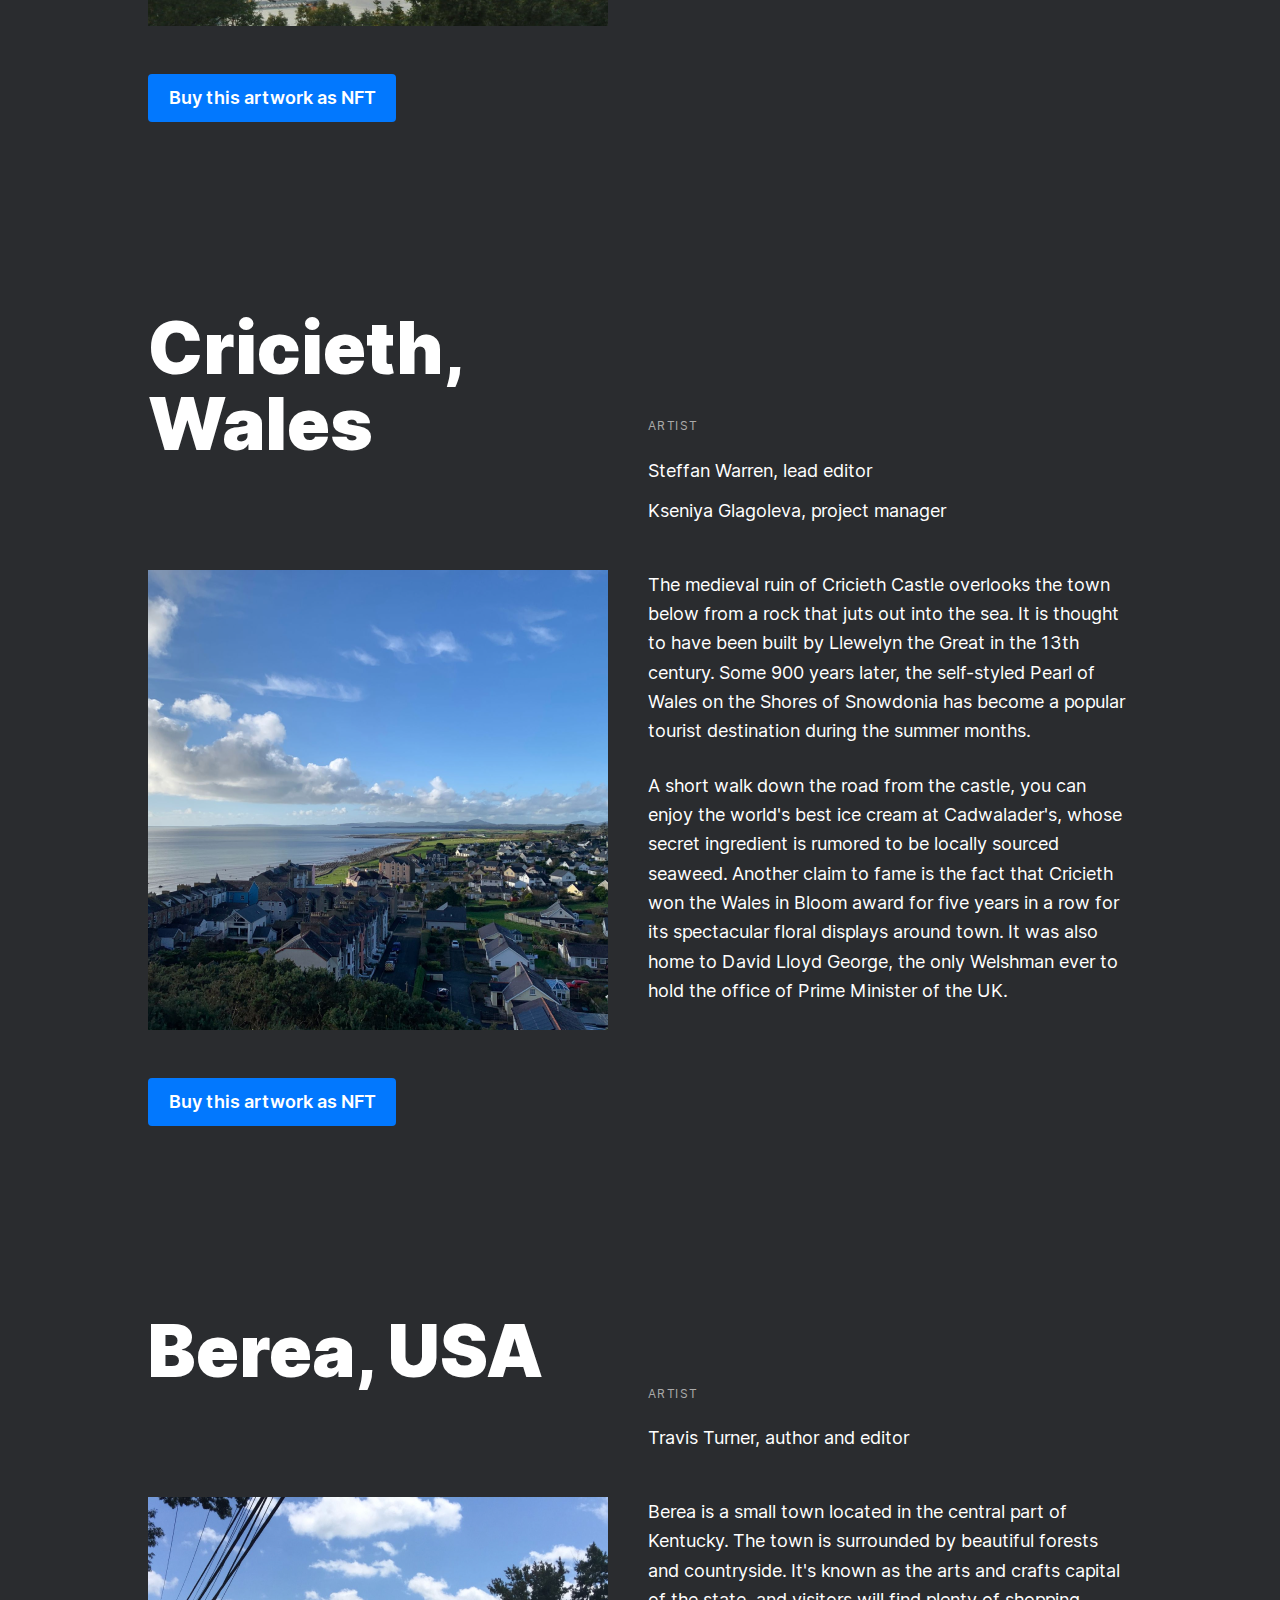
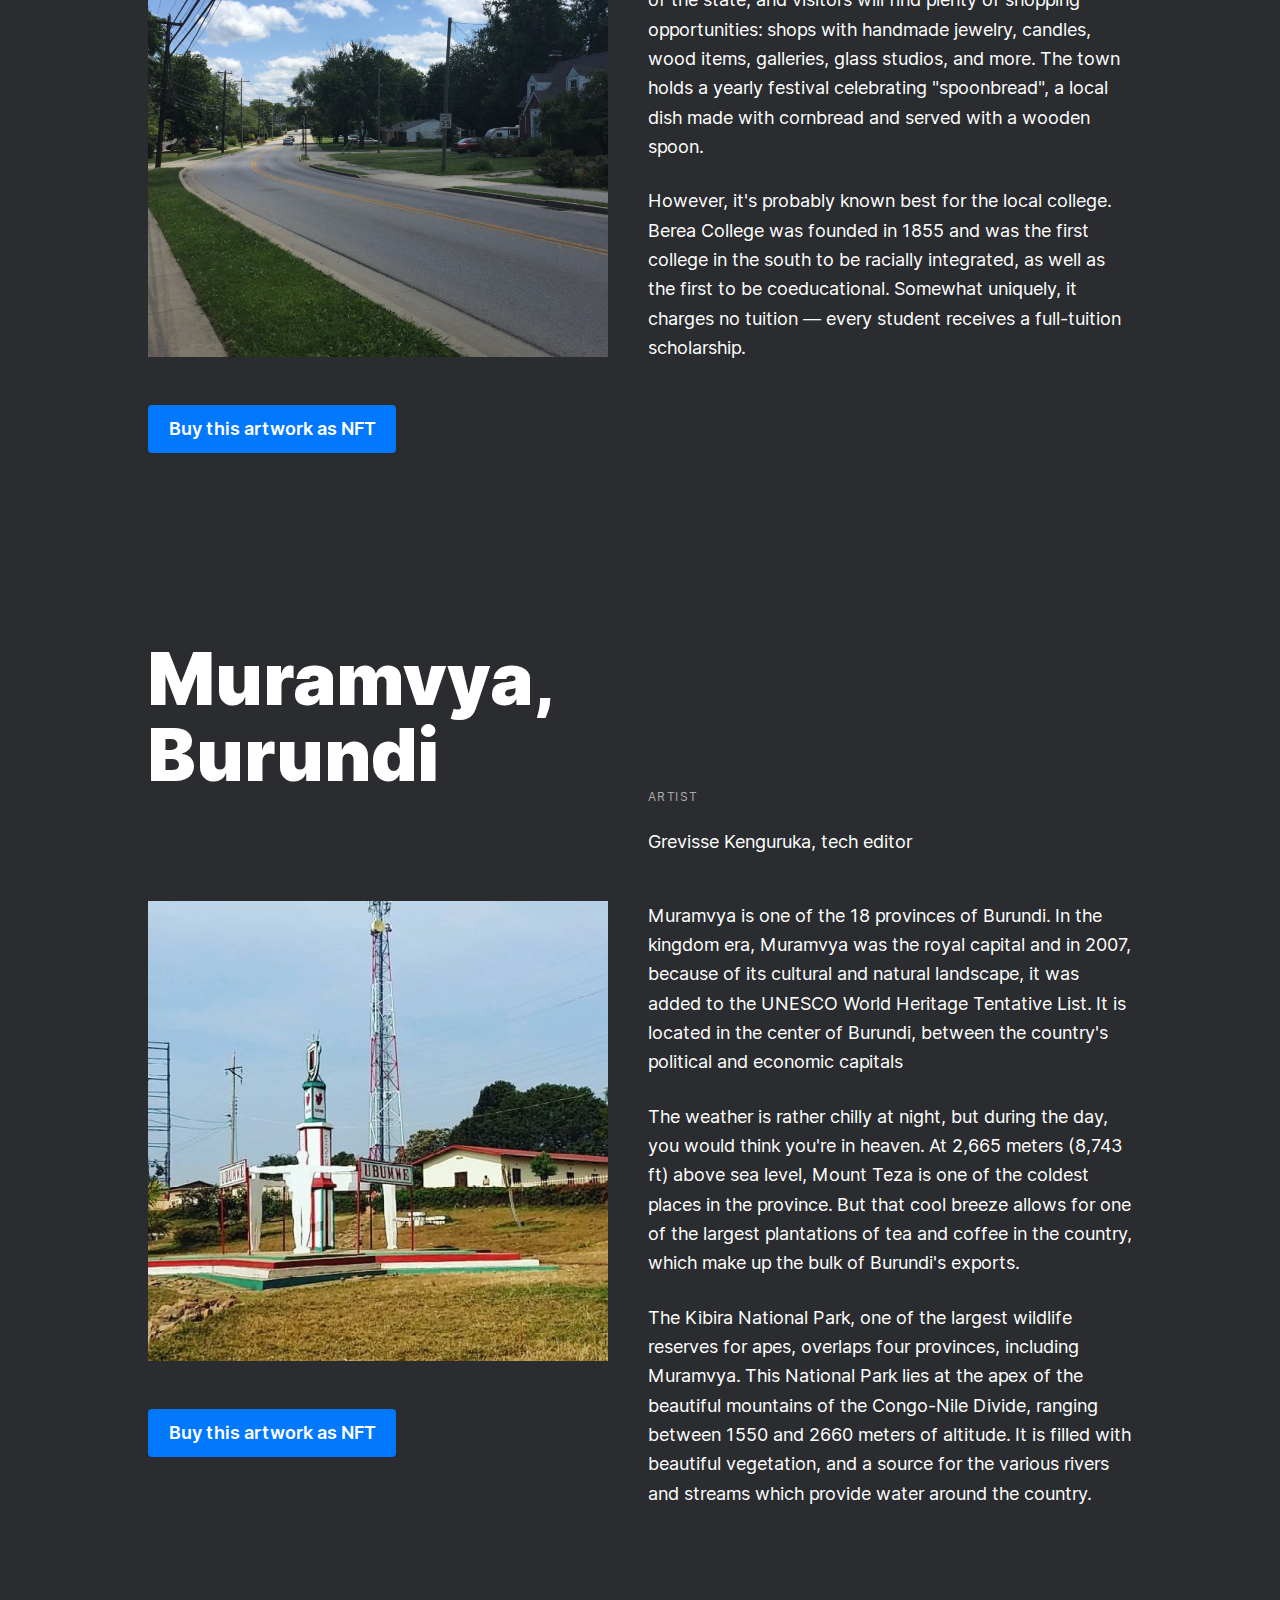
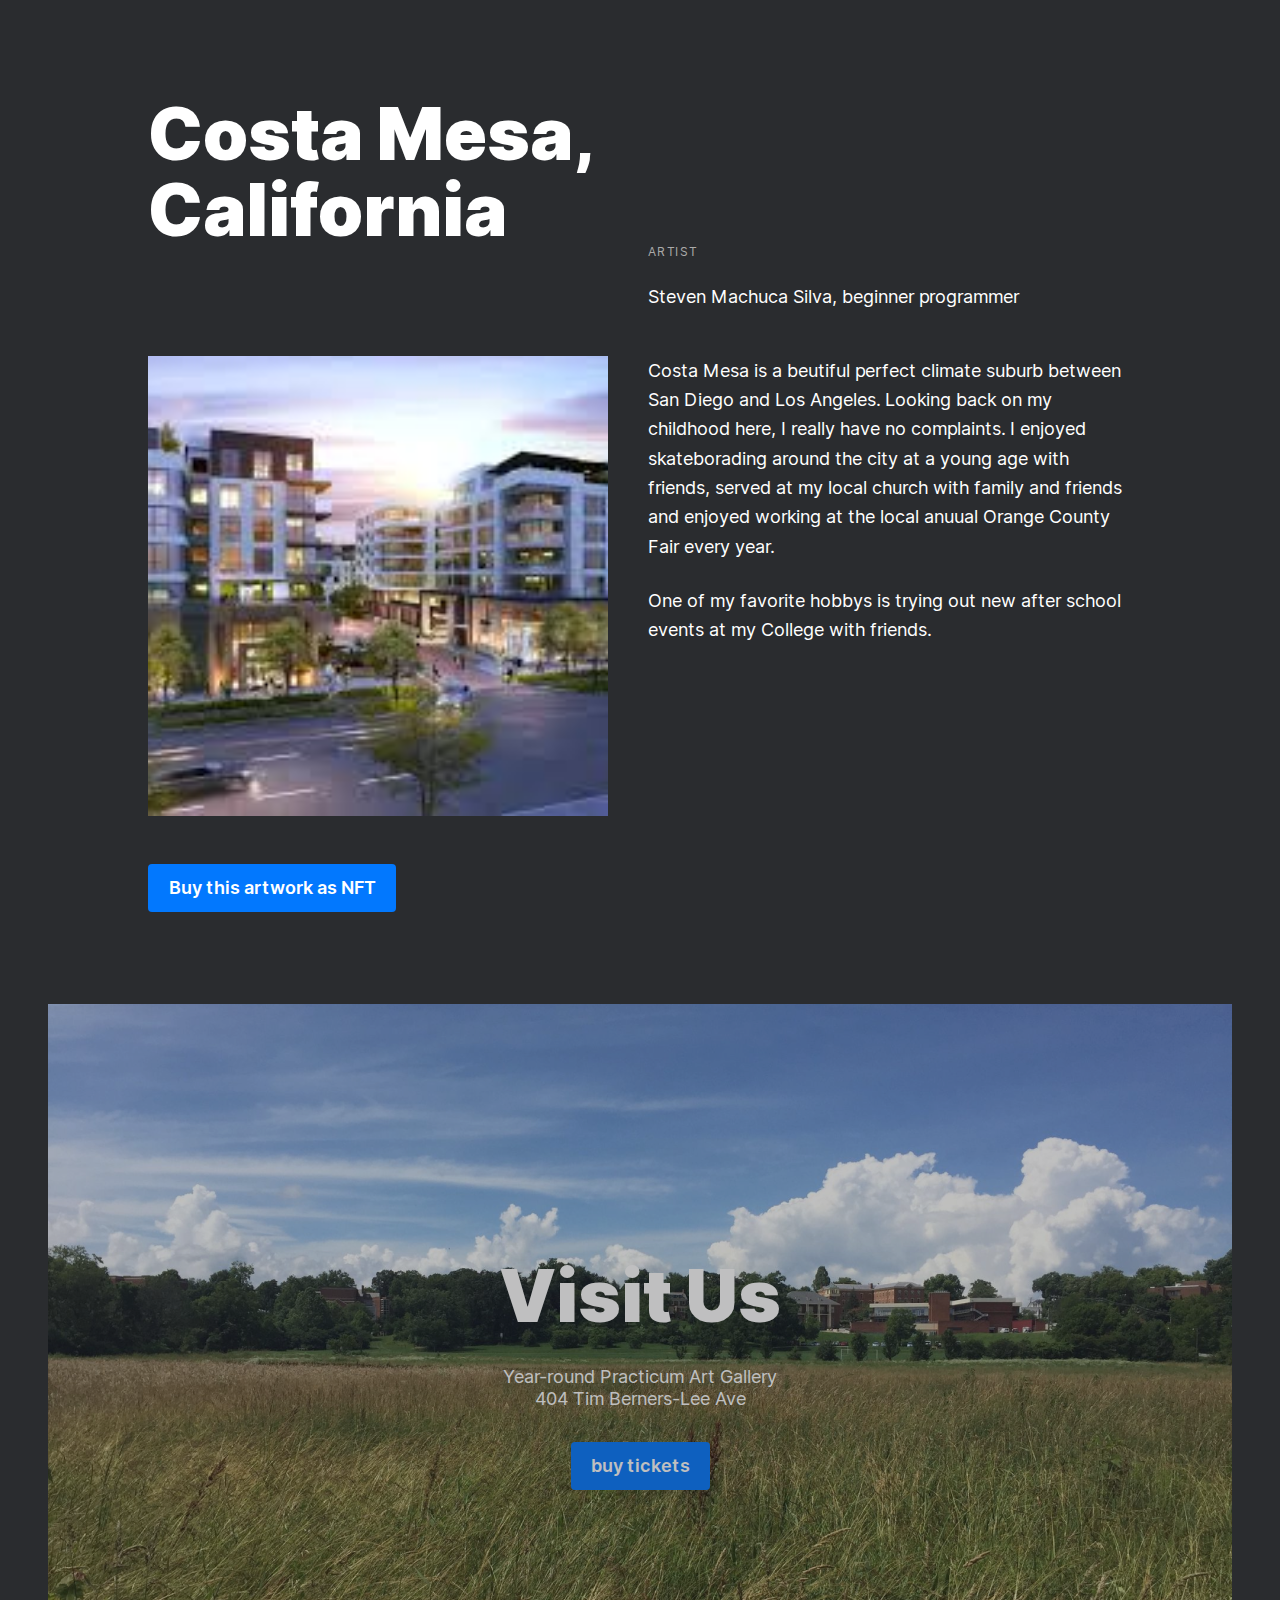
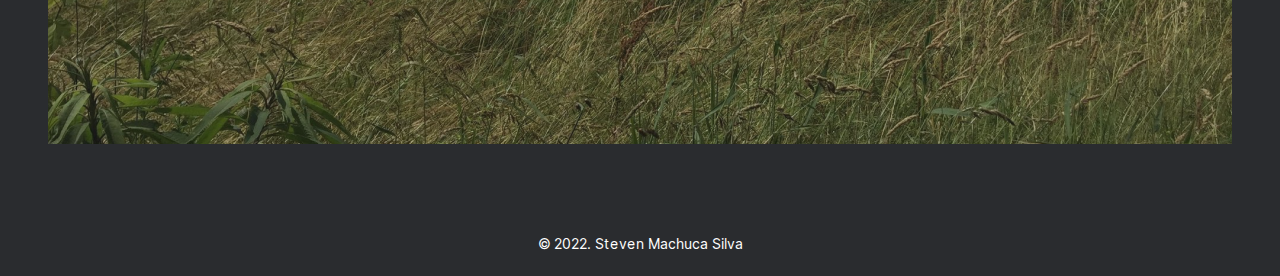
==== commit 0c188457: "update" ====
--- a/index.html
+++ b/index.html
@@ -258,7 +258,7 @@
               Steven Machuca Silva, beginner programmer
             </p>
           </div>
-          <img class="place__image_mod" src="./images/images1.jpeg" alt="" />
+          <img class="place__image place__image_mod" src="./images/images1.jpeg" alt="" />
           <div class="place__paragraphs">
             <p class="place__paragraph">
               Costa Mesa is a beutiful perfect climate suburb between San Diego
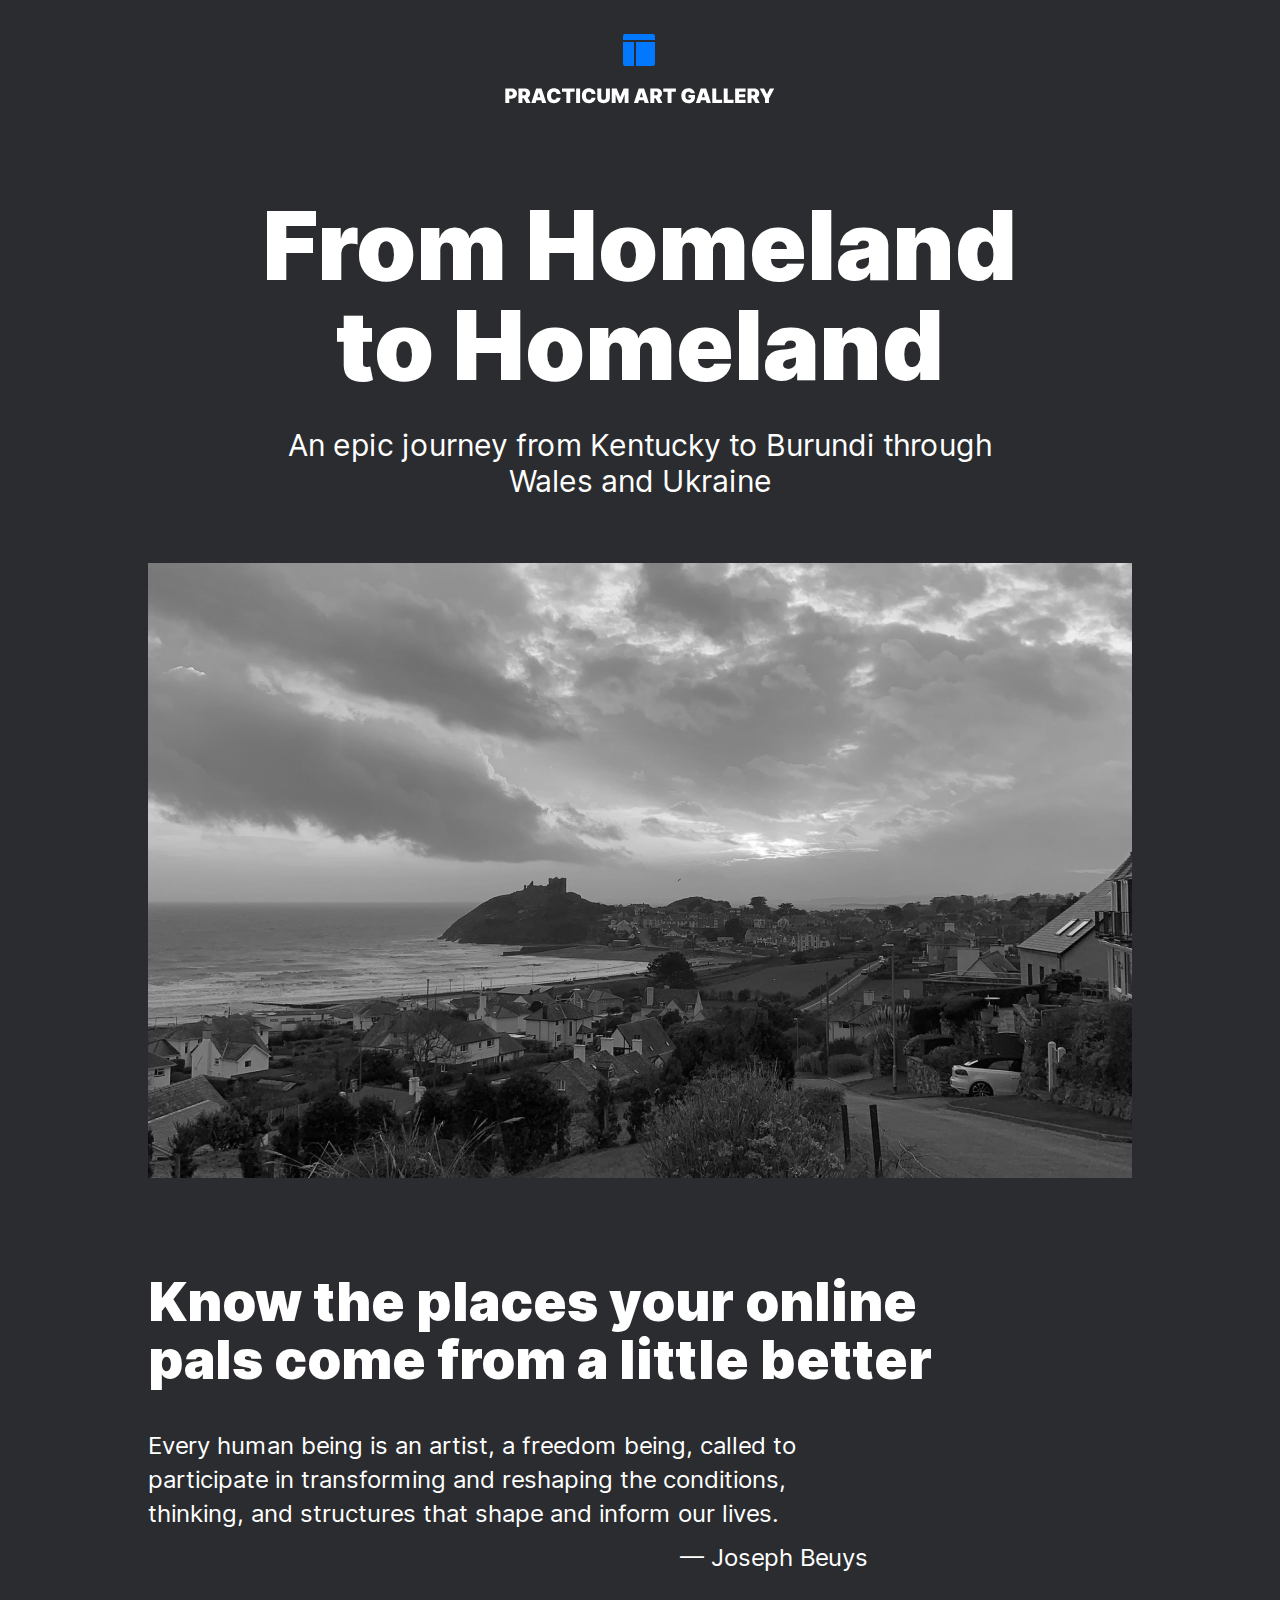
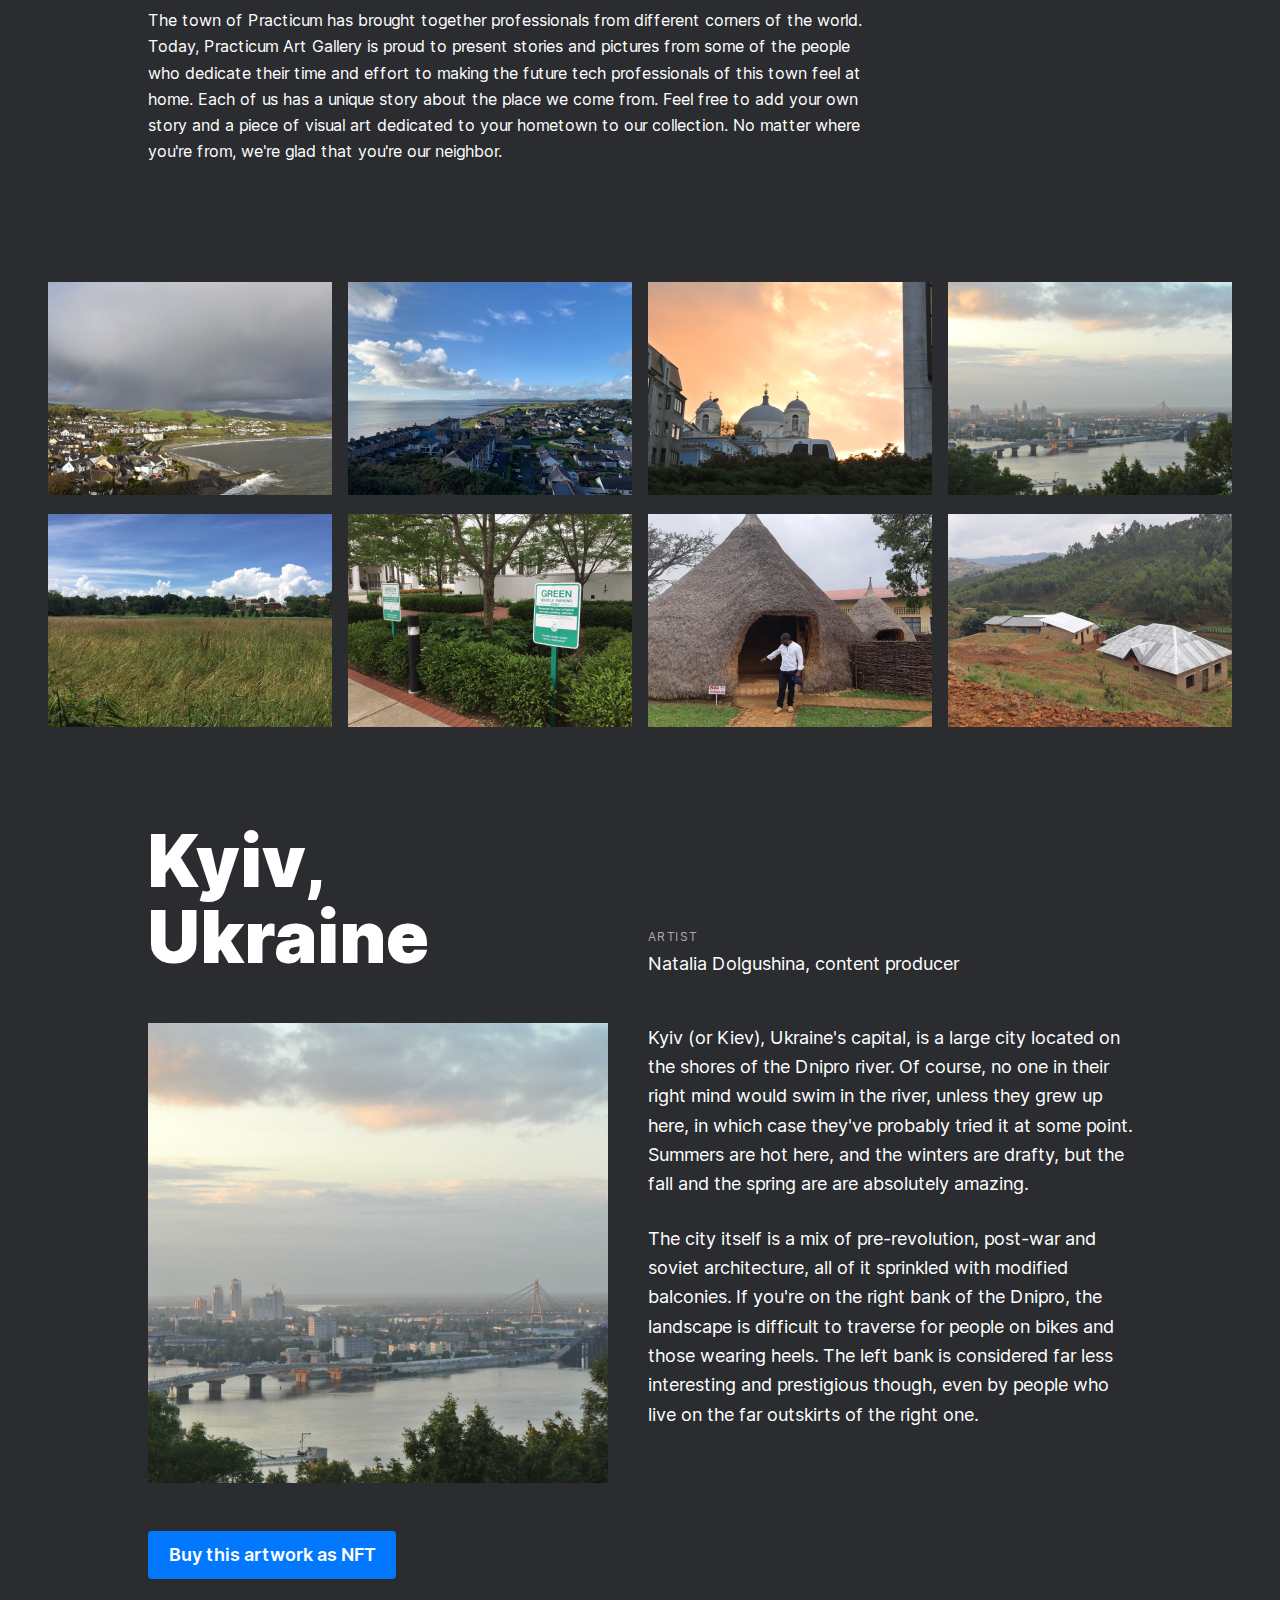
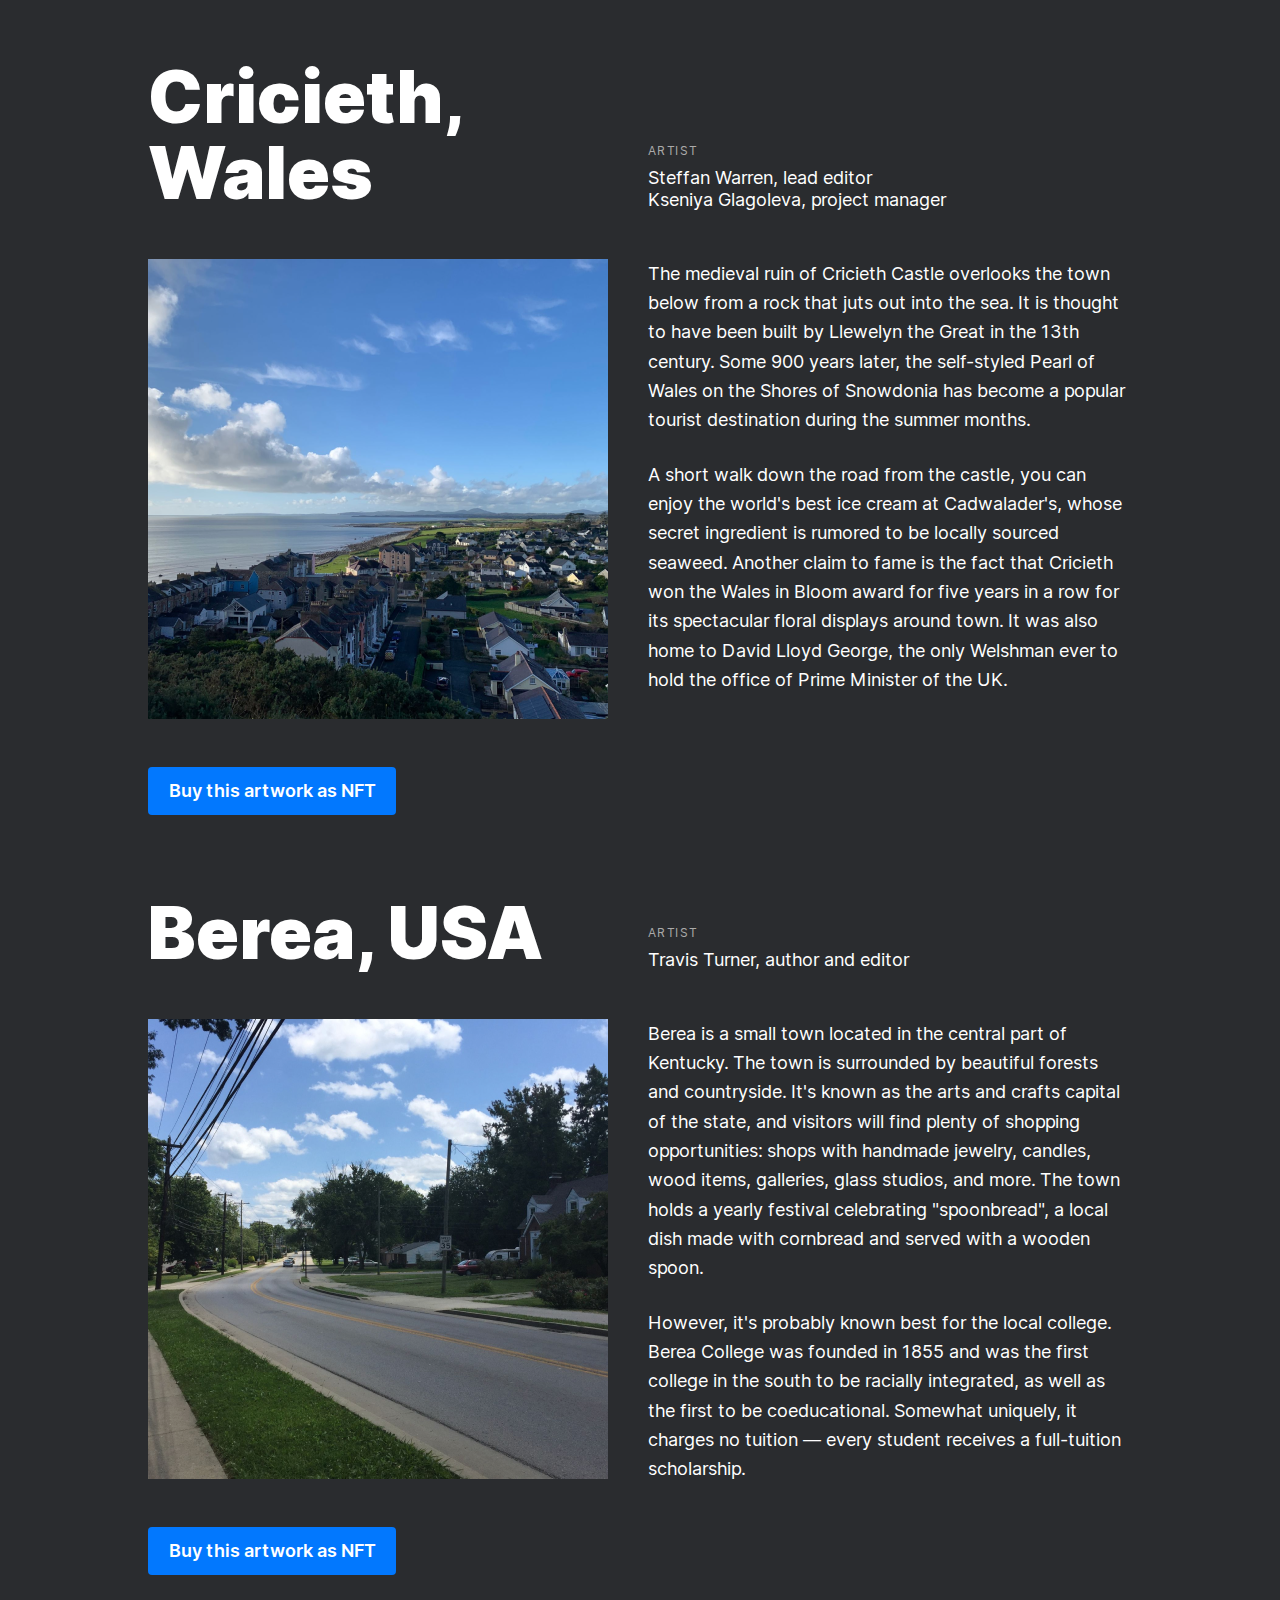
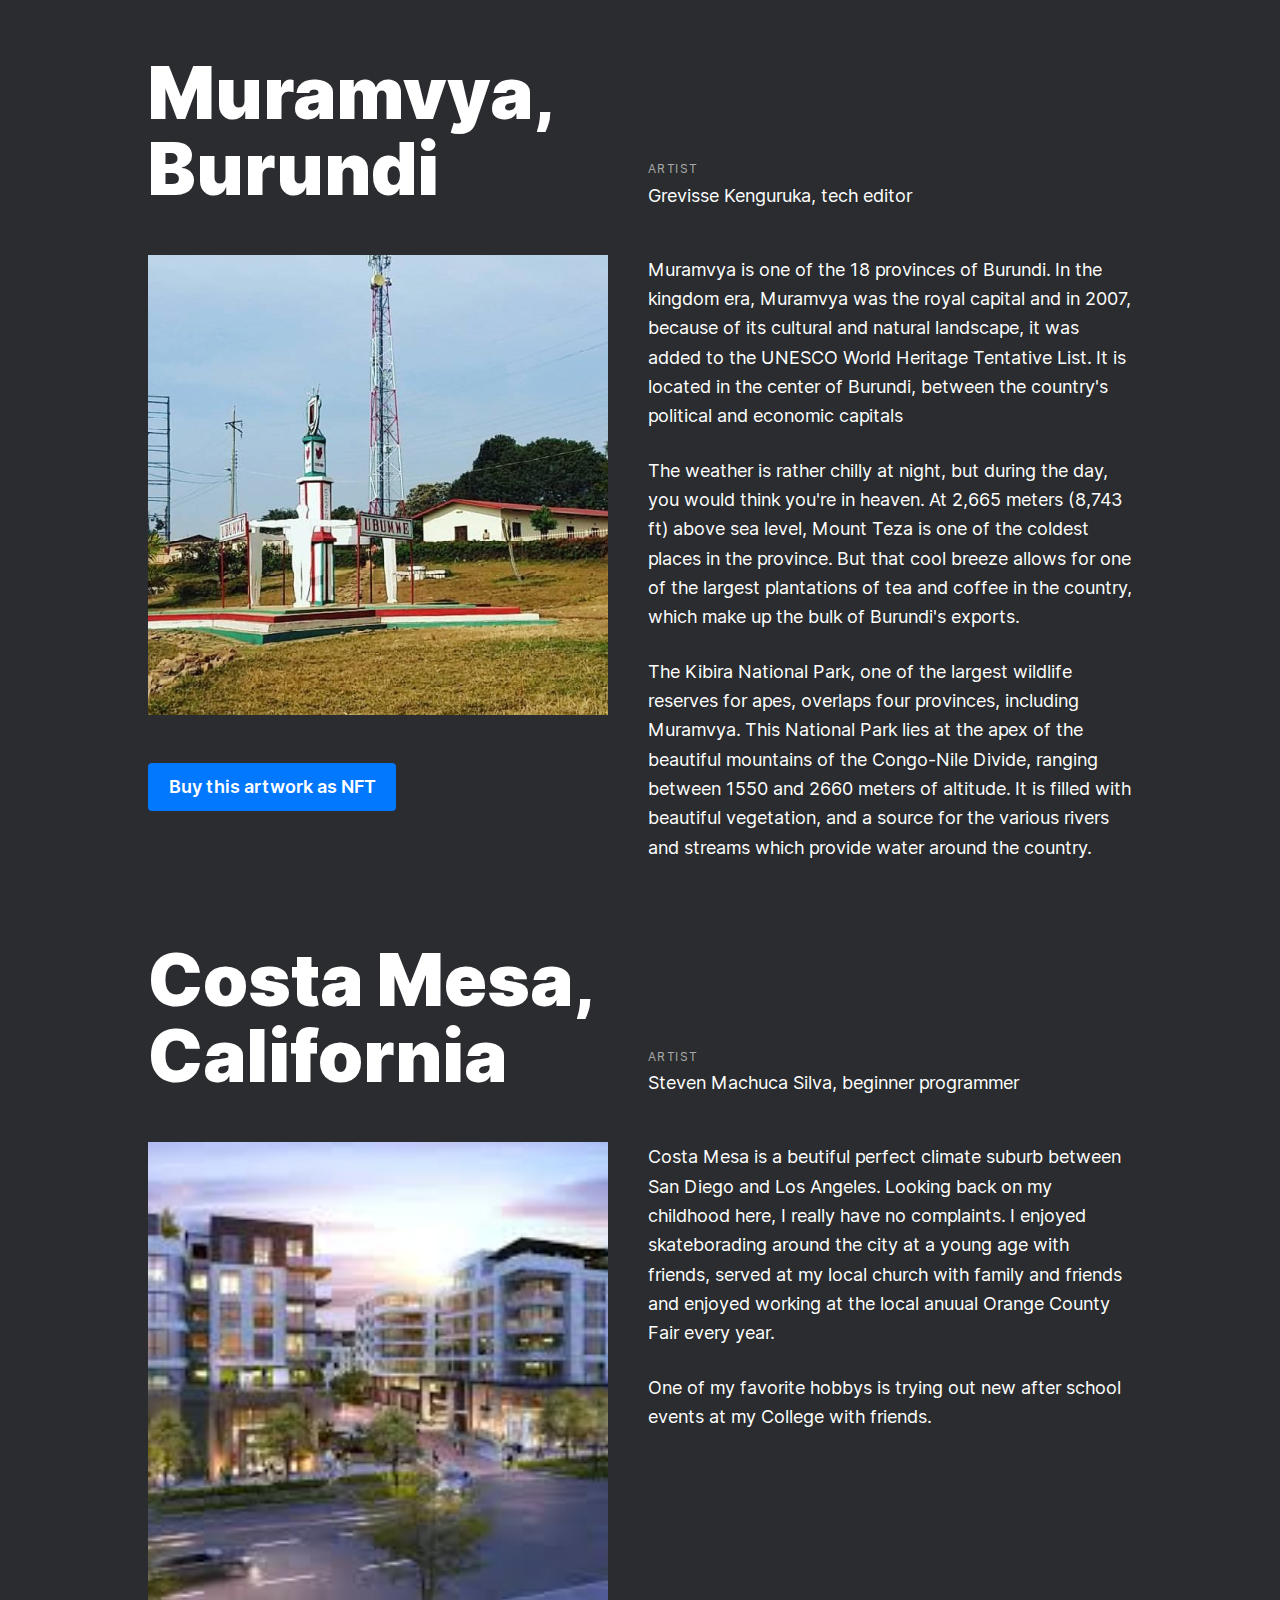
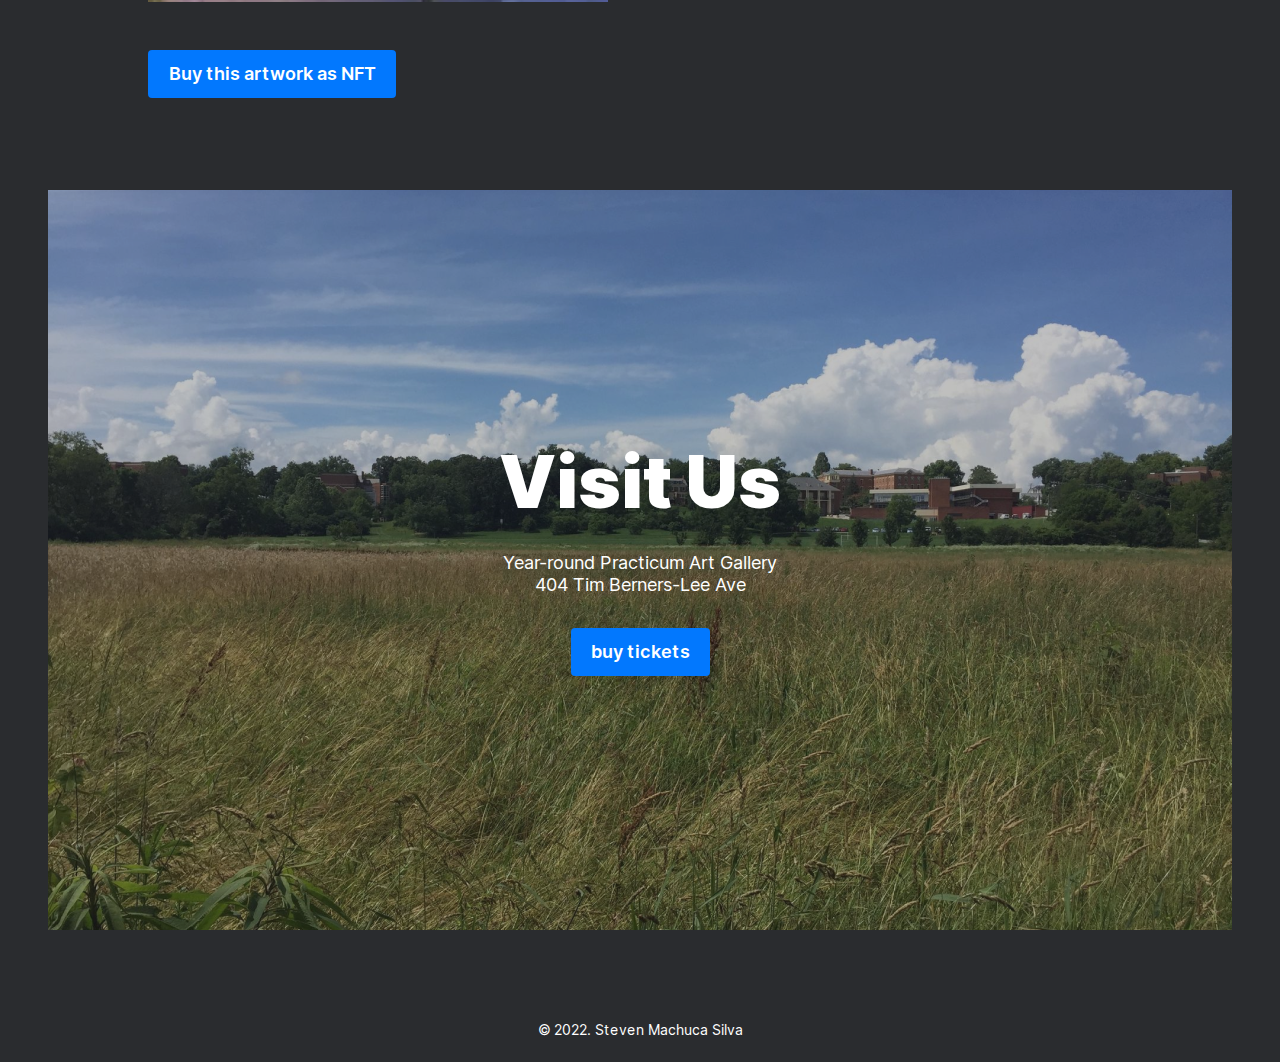
==== commit f7dac5da: "needs correcting march 1" ====
--- a/index.html
+++ b/index.html
@@ -11,7 +11,7 @@
     <header class="header">
       <img
         class="header__logo"
-        src="./images/__logo1.png"
+        src="./images/__logo1.svg"
         alt="Practicum Art Gallery Logo"
       />
     </header>
@@ -28,7 +28,7 @@
           Know the places your online pals come from a little better
         </h2>
         <blockquote class="intro__quote">
-          <p class="intro__quote intro__quote_content">
+          <p class="intro__article">
             Every human being is an artist, a freedom being, called to
             participate in transforming and reshaping the conditions, thinking,
             and structures that shape and inform our lives.
@@ -106,8 +106,8 @@
           </li>
         </ul>
       </section>
-      <div class="place">
-        <article class="place content__place">
+      <section class="place content__place">
+        <article class="place">
           <h2 class="place__title">Kyiv, Ukraine</h2>
           <div class="place__website">
             <h3 class="place__website-url-heading">Artist</h3>
@@ -141,7 +141,7 @@
             >Buy this artwork as NFT</a
           >
         </article>
-        <article class="place content__place">
+        <article class="place">
           <h2 class="place__title">Cricieth, Wales</h2>
           <div class="place__website">
             <h3 class="place__website-url-heading">Artist</h3>
@@ -176,7 +176,7 @@
             >Buy this artwork as NFT</a
           >
         </article>
-        <article class="place content__place">
+        <article class="place">
           <h2 class="place__title">Berea, USA</h2>
           <div class="place__website">
             <h3 class="place__website-url-heading">Artist</h3>
@@ -210,7 +210,7 @@
             >Buy this artwork as NFT</a
           >
         </article>
-        <article class="place content__place">
+        <article class="place">
           <h2 class="place__title">Muramvya, Burundi</h2>
           <div class="place__website">
             <h3 class="place__website-url-heading">Artist</h3>
@@ -250,7 +250,7 @@
           >
         </article>
 
-        <article class="place content__place">
+        <article class="place">
           <h2 class="place__title">Costa Mesa, California</h2>
           <div class="place__website">
             <h3 class="place__website-url-heading">Artist</h3>
@@ -280,7 +280,7 @@
             >Buy this artwork as NFT</a
           >
         </article>
-      </div>
+      </section>
       <section class="cover content__cover">
         <h2 class="cover__title">Visit Us</h2>
         <p class="cover__subtitle">
@@ -292,9 +292,9 @@
           >buy tickets</a
         >
       </section>
-      <footer class="footer">
-        <p class="footer__text">&copy; 2022. Steven Machuca Silva</p>
-      </footer>
-    </main>
   </body>
+  <footer class="footer">
+    <p class="footer__text">&copy; 2022. Steven Machuca Silva</p>
+  </footer>
+</main>
 </html>
--- a/pages/index.css
+++ b/pages/index.css
@@ -1,7 +1,6 @@
 @import url(../vendor/normalize.css);
 @import url(../vendor/fonts/fonts.css);
 @import url(../blocks/page/page.css);
-@import url(../blocks/page/__wrapper/page__wrapper.css);
 @import url(../blocks/header/header.css);
 @import url(../blocks/header/__logo/header__logo.css);
 
@@ -26,7 +25,7 @@
 /* intro block */
 @import url(../blocks/intro/intro.css);
 @import url(../blocks/intro/__quote/intro__quote.css);
-@import url(../blocks/intro/__quote/_content/intro__quote_content.css);
+@import url(../blocks/intro/__article/intro__article.css);
 @import url(../blocks/intro/__title/intro__title.css);
 @import url(../blocks/intro/__paragraph/intro__paragraph.css);
 @import url(../blocks/intro/__quote-author/intro__quote-author.css);
